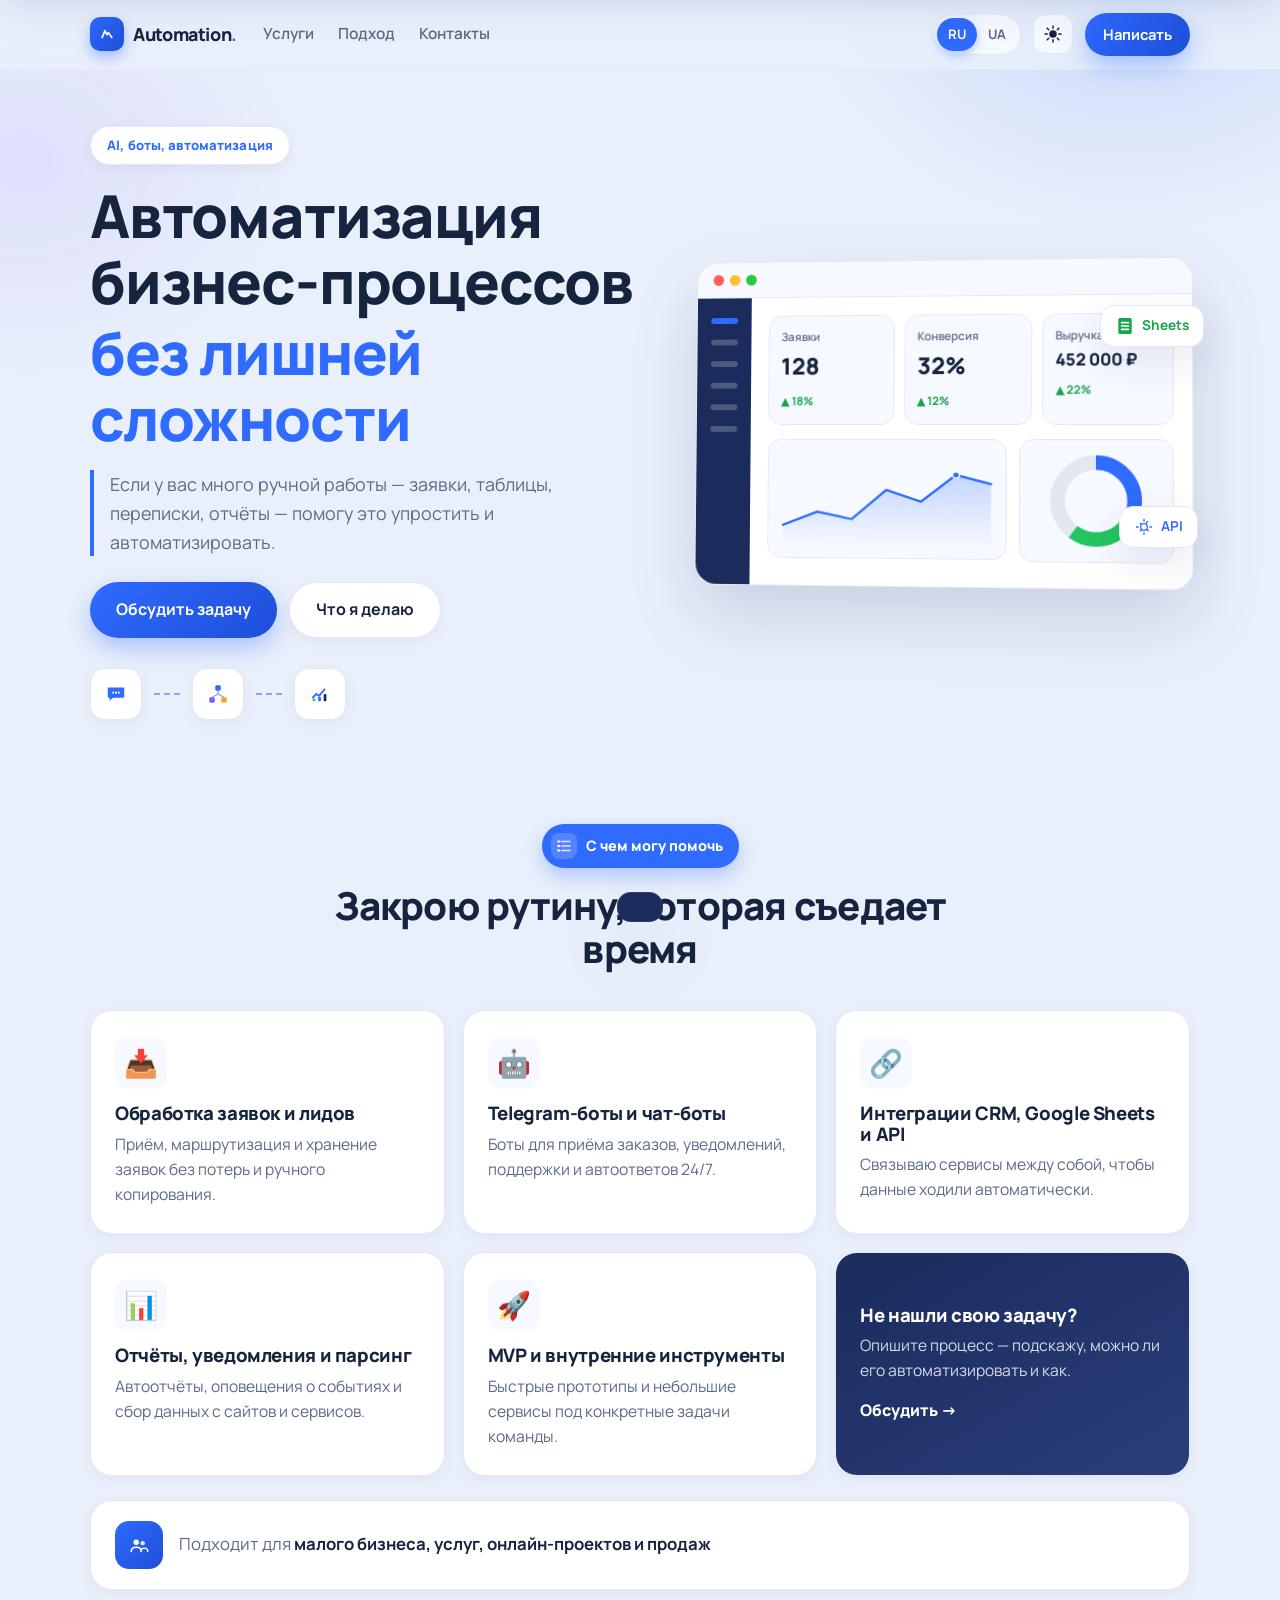
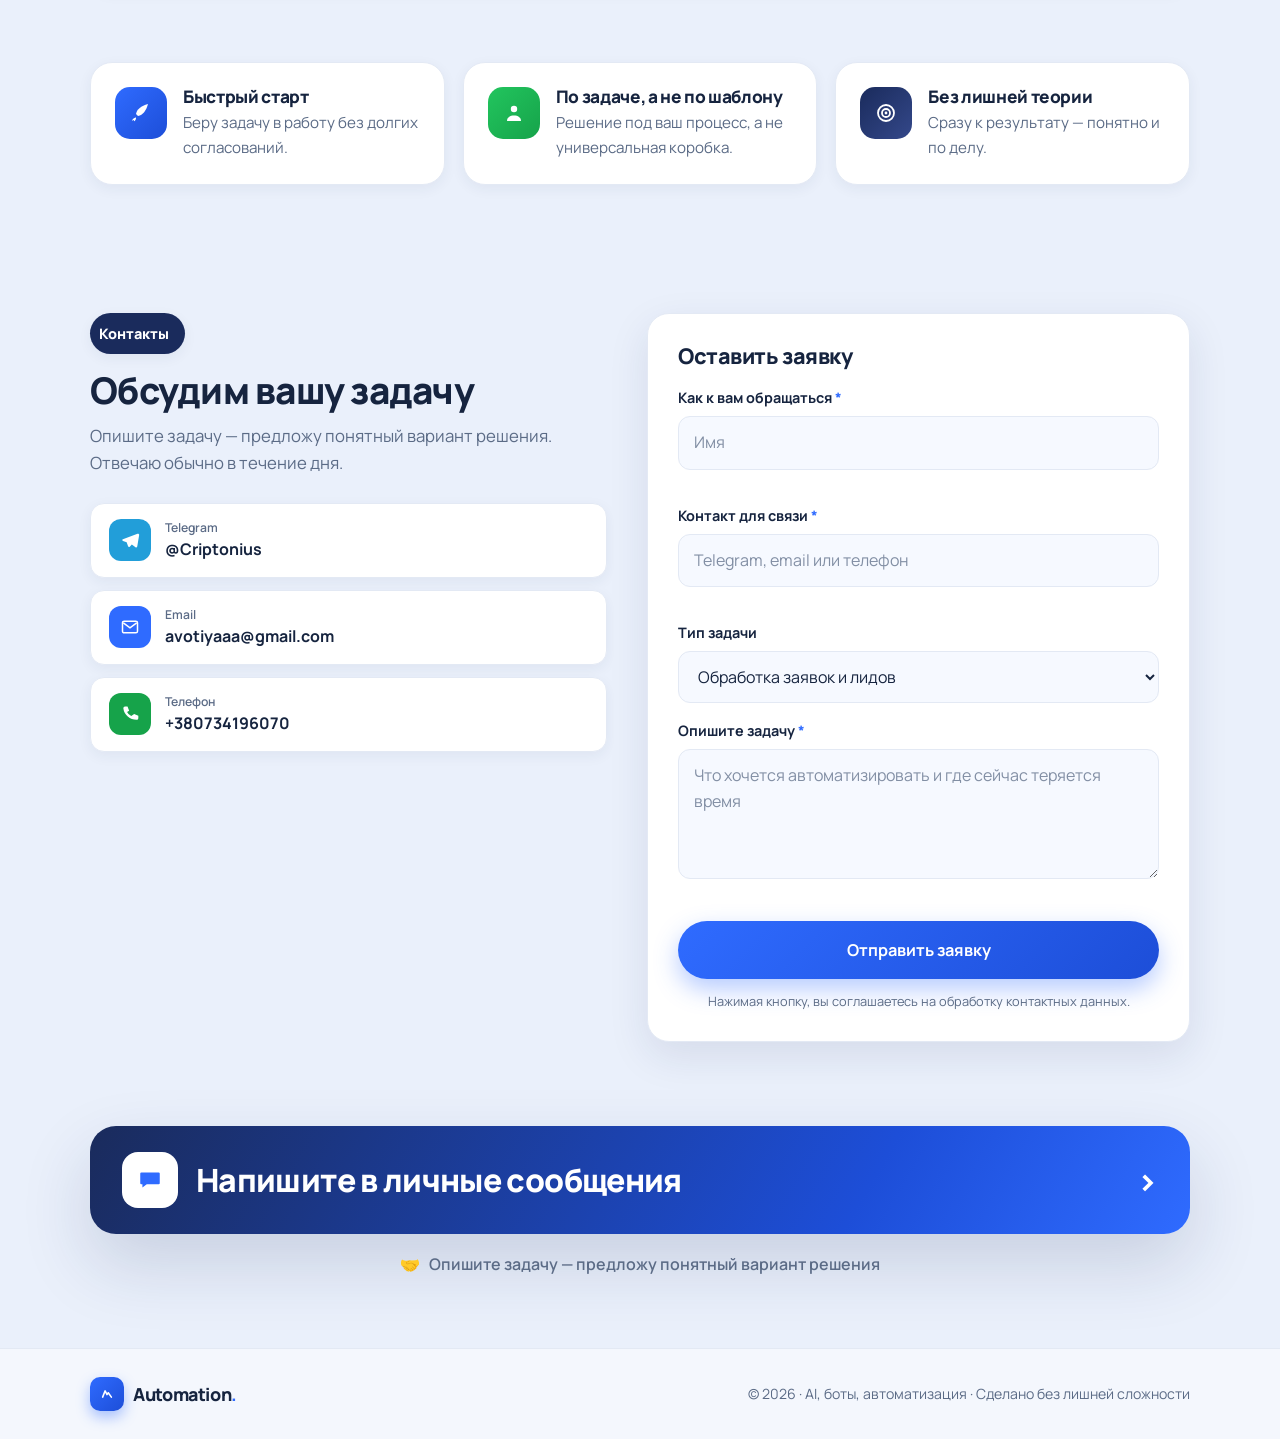
==== index.html @ a369ba74 "Initial commit: лендинг «Автоматизация бизнес-процессов» Co-Authored-By: Claude Opus 4.8 <noreply@an" ====
<!DOCTYPE html>
<html lang="ru" data-theme="light">
<head>
  <meta charset="UTF-8" />
  <meta name="viewport" content="width=device-width, initial-scale=1.0" />
  <title>Автоматизация бизнес-процессов — AI, боты, интеграции</title>
  <meta name="description" id="metaDesc" content="Помогаю автоматизировать рутину: обработка заявок, Telegram-боты, интеграции CRM, Google Sheets и API, отчёты и MVP." />

  <link rel="icon" href="data:image/svg+xml,%3Csvg xmlns='http://www.w3.org/2000/svg' viewBox='0 0 32 32'%3E%3Crect width='32' height='32' rx='8' fill='%232f6bff'/%3E%3Cpath d='M9 21l4-10 3 6 2-3 5 7' stroke='white' stroke-width='2.5' fill='none' stroke-linecap='round' stroke-linejoin='round'/%3E%3C/svg%3E" />

  <link rel="preconnect" href="https://fonts.googleapis.com" />
  <link rel="preconnect" href="https://fonts.gstatic.com" crossorigin />
  <link href="https://fonts.googleapis.com/css2?family=Manrope:wght@400;500;600;700;800&display=swap" rel="stylesheet" />
  <link rel="stylesheet" href="styles.css" />
</head>
<body>

  <!-- ХЕДЕР -->
  <header class="site-header" id="top">
    <div class="container header-inner">
      <a href="#top" class="logo" aria-label="На главную">
        <span class="logo-mark" aria-hidden="true">
          <svg viewBox="0 0 32 32" width="22" height="22"><path d="M9 21l4-10 3 6 2-3 5 7" stroke="currentColor" stroke-width="2.5" fill="none" stroke-linecap="round" stroke-linejoin="round"/></svg>
        </span>
        <span class="logo-text">Automation<span class="logo-dot">.</span></span>
      </a>

      <nav class="nav" aria-label="Навигация">
        <a href="#services" data-i18n="nav.services">Услуги</a>
        <a href="#features" data-i18n="nav.approach">Подход</a>
        <a href="#contact" data-i18n="nav.contacts">Контакты</a>
      </nav>

      <div class="header-controls">
        <div class="lang-switch" role="group" aria-label="Язык / Мова">
          <button type="button" class="lang-btn is-active" data-lang="ru">RU</button>
          <button type="button" class="lang-btn" data-lang="uk">UA</button>
        </div>

        <button type="button" class="theme-toggle" id="themeToggle" aria-label="Сменить тему">
          <svg class="ico-sun" viewBox="0 0 24 24" width="20" height="20"><circle cx="12" cy="12" r="4.5" fill="currentColor"/><g stroke="currentColor" stroke-width="1.8" stroke-linecap="round"><path d="M12 2.5v2.5M12 19v2.5M2.5 12H5M19 12h2.5M5 5l1.8 1.8M17.2 17.2L19 19M19 5l-1.8 1.8M6.8 17.2L5 19"/></g></svg>
          <svg class="ico-moon" viewBox="0 0 24 24" width="20" height="20"><path d="M20 14.5A8 8 0 0 1 9.5 4 7 7 0 1 0 20 14.5z" fill="currentColor"/></svg>
        </button>

        <a href="#contact" class="btn btn-primary btn-sm header-cta" data-i18n="header.cta">Написать</a>
      </div>

      <button class="burger" id="burger" aria-label="Меню" aria-expanded="false">
        <span></span><span></span><span></span>
      </button>
    </div>
    <div class="mobile-menu" id="mobileMenu">
      <a href="#services" data-i18n="nav.services">Услуги</a>
      <a href="#features" data-i18n="nav.approach">Подход</a>
      <a href="#contact" data-i18n="nav.contacts">Контакты</a>
      <a href="#contact" class="btn btn-primary" data-i18n="header.cta">Написать</a>
    </div>
  </header>

  <main>
    <!-- HERO -->
    <section class="hero">
      <div class="container hero-grid">
        <div class="hero-copy">
          <span class="badge reveal" data-i18n="badge">AI, боты, автоматизация</span>
          <h1 class="reveal">
            <span data-i18n="hero.title1">Автоматизация</span><br />
            <span data-i18n="hero.title2">бизнес-процессов</span>
            <span class="accent" data-i18n="hero.titleAccent">без лишней сложности</span>
          </h1>
          <p class="hero-lead reveal" data-i18n="hero.lead">
            Если у вас много ручной работы — заявки, таблицы, переписки, отчёты —
            помогу это упростить и автоматизировать.
          </p>
          <div class="hero-actions reveal">
            <a href="#contact" class="btn btn-primary" data-i18n="hero.ctaPrimary">Обсудить задачу</a>
            <a href="#services" class="btn btn-ghost" data-i18n="hero.ctaGhost">Что я делаю</a>
          </div>

          <div class="hero-flow reveal" aria-hidden="true">
            <span class="flow-icon flow-chat">
              <svg viewBox="0 0 24 24" width="22" height="22"><path d="M4 5h16a1 1 0 0 1 1 1v9a1 1 0 0 1-1 1H9l-4 3v-3H4a1 1 0 0 1-1-1V6a1 1 0 0 1 1-1z" fill="currentColor"/><circle cx="9" cy="10.5" r="1.1" fill="#fff"/><circle cx="12" cy="10.5" r="1.1" fill="#fff"/><circle cx="15" cy="10.5" r="1.1" fill="#fff"/></svg>
            </span>
            <span class="flow-dash"></span>
            <span class="flow-icon flow-nodes">
              <svg viewBox="0 0 24 24" width="22" height="22"><rect x="9" y="2.5" width="6" height="6" rx="1.5" fill="#2f6bff"/><rect x="2.5" y="15.5" width="6" height="6" rx="1.5" fill="#7c5cff"/><rect x="15.5" y="15.5" width="6" height="6" rx="1.5" fill="#f5a623"/><path d="M12 8.5v3.5M12 12l-6.5 3.5M12 12l6.5 3.5" stroke="#94a3b8" stroke-width="1.4" fill="none"/></svg>
            </span>
            <span class="flow-dash"></span>
            <span class="flow-icon flow-chart">
              <svg viewBox="0 0 24 24" width="22" height="22"><path d="M4 16l4-4 3 2 6-7" stroke="#2f6bff" stroke-width="2" fill="none" stroke-linecap="round" stroke-linejoin="round"/><rect x="4" y="17" width="3" height="3" rx="1" fill="#22c55e"/><rect x="10" y="15" width="3" height="5" rx="1" fill="#2f6bff"/><rect x="16" y="12" width="3" height="8" rx="1" fill="#1a2b5c"/></svg>
            </span>
          </div>
        </div>

        <!-- ДАШБОРД -->
        <div class="hero-visual reveal">
          <div class="dashboard">
            <div class="dash-top">
              <span class="dot dot-r"></span><span class="dot dot-y"></span><span class="dot dot-g"></span>
            </div>
            <div class="dash-body">
              <aside class="dash-side">
                <span></span><span></span><span></span><span></span><span></span><span></span>
              </aside>
              <div class="dash-main">
                <div class="stat-row">
                  <div class="stat">
                    <span class="stat-label" data-i18n="dash.requests">Заявки</span>
                    <strong class="stat-num"><span data-count="128">0</span></strong>
                    <span class="stat-up">▲ 18%</span>
                  </div>
                  <div class="stat">
                    <span class="stat-label" data-i18n="dash.conversion">Конверсия</span>
                    <strong class="stat-num"><span data-count="32" data-suffix="%">0</span></strong>
                    <span class="stat-up">▲ 12%</span>
                  </div>
                  <div class="stat">
                    <span class="stat-label" data-i18n="dash.revenue">Выручка</span>
                    <strong class="stat-num small"><span data-count="452000" data-format="thousands">0</span><span class="cur" data-i18n="dash.currency"> ₽</span></strong>
                    <span class="stat-up">▲ 22%</span>
                  </div>
                </div>
                <div class="chart-row">
                  <div class="chart-line">
                    <svg viewBox="0 0 220 110" preserveAspectRatio="none" width="100%" height="100%">
                      <defs>
                        <linearGradient id="area" x1="0" y1="0" x2="0" y2="1">
                          <stop offset="0%" stop-color="#2f6bff" stop-opacity="0.25"/>
                          <stop offset="100%" stop-color="#2f6bff" stop-opacity="0"/>
                        </linearGradient>
                      </defs>
                      <path d="M5 85 L40 70 L75 78 L110 45 L145 58 L180 28 L215 38 L215 110 L5 110 Z" fill="url(#area)"/>
                      <path class="spark" d="M5 85 L40 70 L75 78 L110 45 L145 58 L180 28 L215 38" fill="none" stroke="#2f6bff" stroke-width="2.5" stroke-linecap="round" stroke-linejoin="round"/>
                      <circle cx="180" cy="28" r="3.5" fill="#2f6bff" stroke="#fff" stroke-width="1.5"/>
                    </svg>
                  </div>
                  <div class="chart-donut">
                    <svg viewBox="0 0 42 42">
                      <circle cx="21" cy="21" r="15.9" fill="none" stroke="var(--donut-track)" stroke-width="6"/>
                      <circle class="donut-seg seg-b" cx="21" cy="21" r="15.9" fill="none" stroke="#2f6bff" stroke-width="6" stroke-dasharray="55 100" stroke-dashoffset="25"/>
                      <circle class="donut-seg seg-g" cx="21" cy="21" r="15.9" fill="none" stroke="#22c55e" stroke-width="6" stroke-dasharray="30 100" stroke-dashoffset="-30"/>
                    </svg>
                  </div>
                </div>
              </div>
            </div>
          </div>

          <span class="float-chip chip-sheets" aria-hidden="true">
            <svg viewBox="0 0 24 24" width="20" height="20"><rect x="4" y="2.5" width="16" height="19" rx="2" fill="#16a34a"/><rect x="7" y="7" width="10" height="2" rx="0.5" fill="#fff"/><rect x="7" y="11" width="10" height="2" rx="0.5" fill="#fff"/><rect x="7" y="15" width="10" height="2" rx="0.5" fill="#fff"/></svg>
            Sheets
          </span>
          <span class="float-chip chip-api" aria-hidden="true">
            <svg viewBox="0 0 24 24" width="20" height="20"><path d="M12 8a4 4 0 1 0 0 8 4 4 0 0 0 0-8zm0-5v2m0 14v2m9-9h-2M5 12H3m13.5-6.5l-1.4 1.4M8.9 15.1l-1.4 1.4m9.6 0l-1.4-1.4M8.9 8.9L7.5 7.5" stroke="#2f6bff" stroke-width="1.6" fill="none" stroke-linecap="round"/></svg>
            API
          </span>
        </div>
      </div>
    </section>

    <!-- УСЛУГИ -->
    <section class="section" id="services">
      <div class="container">
        <div class="section-head">
          <span class="eyebrow"><span class="ico-list" aria-hidden="true">
            <svg viewBox="0 0 24 24" width="18" height="18"><path d="M4 6h2M4 12h2M4 18h2" stroke="#fff" stroke-width="2.4" stroke-linecap="round"/><path d="M9 6h11M9 12h11M9 18h11" stroke="#fff" stroke-width="2" stroke-linecap="round" opacity="0.8"/></svg>
          </span><span data-i18n="services.eyebrow">С чем могу помочь</span></span>
          <h2 data-i18n="services.title">Закрою рутину, которая съедает время</h2>
        </div>

        <div class="services-grid">
          <article class="service-card reveal">
            <span class="srv-icon">📥</span>
            <h3 data-i18n="srv1.title">Обработка заявок и лидов</h3>
            <p data-i18n="srv1.text">Приём, маршрутизация и хранение заявок без потерь и ручного копирования.</p>
          </article>
          <article class="service-card reveal">
            <span class="srv-icon">🤖</span>
            <h3 data-i18n="srv2.title">Telegram-боты и чат-боты</h3>
            <p data-i18n="srv2.text">Боты для приёма заказов, уведомлений, поддержки и автоответов 24/7.</p>
          </article>
          <article class="service-card reveal">
            <span class="srv-icon">🔗</span>
            <h3 data-i18n="srv3.title">Интеграции CRM, Google Sheets и API</h3>
            <p data-i18n="srv3.text">Связываю сервисы между собой, чтобы данные ходили автоматически.</p>
          </article>
          <article class="service-card reveal">
            <span class="srv-icon">📊</span>
            <h3 data-i18n="srv4.title">Отчёты, уведомления и парсинг</h3>
            <p data-i18n="srv4.text">Автоотчёты, оповещения о событиях и сбор данных с сайтов и сервисов.</p>
          </article>
          <article class="service-card reveal">
            <span class="srv-icon">🚀</span>
            <h3 data-i18n="srv5.title">MVP и внутренние инструменты</h3>
            <p data-i18n="srv5.text">Быстрые прототипы и небольшие сервисы под конкретные задачи команды.</p>
          </article>
          <article class="service-card service-card--accent reveal">
            <h3 data-i18n="srv6.title">Не нашли свою задачу?</h3>
            <p data-i18n="srv6.text">Опишите процесс — подскажу, можно ли его автоматизировать и как.</p>
            <a href="#contact" class="srv-link" data-i18n="srv6.link">Обсудить →</a>
          </article>
        </div>

        <div class="suitable reveal">
          <span class="suitable-icon" aria-hidden="true">
            <svg viewBox="0 0 24 24" width="22" height="22"><circle cx="9" cy="9" r="3" fill="#fff"/><circle cx="16" cy="10" r="2.4" fill="#fff" opacity="0.85"/><path d="M3.5 19c0-3 2.5-4.5 5.5-4.5S14.5 16 14.5 19M14 19c0-2.2 1.6-3.6 4-3.6s3.5 1.4 3.5 3.6" stroke="#fff" stroke-width="1.6" fill="none" stroke-linecap="round"/></svg>
          </span>
          <p><span data-i18n="suitable.prefix">Подходит для</span> <strong data-i18n="suitable.strong">малого бизнеса, услуг, онлайн-проектов и продаж</strong></p>
        </div>
      </div>
    </section>

    <!-- ПОДХОД -->
    <section class="section section-tight" id="features">
      <div class="container">
        <div class="features-grid">
          <div class="feature reveal">
            <span class="feat-icon feat-blue" aria-hidden="true">
              <svg viewBox="0 0 24 24" width="24" height="24"><path d="M5 19c-1 0-2 1-2 1s0-1 1-2c1.2-1.2 3-1.5 3-1.5s.3 1.8-.9 3-1.1.5-1.1-.5z" fill="currentColor"/><path d="M9 15c5-1 8-5 10-12-7 2-11 5-12 10l2 2z" fill="currentColor"/><circle cx="14" cy="8" r="1.6" fill="#fff"/></svg>
            </span>
            <div><h3 data-i18n="feat1.title">Быстрый старт</h3><p data-i18n="feat1.text">Беру задачу в работу без долгих согласований.</p></div>
          </div>
          <div class="feature reveal">
            <span class="feat-icon feat-green" aria-hidden="true">
              <svg viewBox="0 0 24 24" width="24" height="24"><circle cx="12" cy="8" r="3.2" fill="#fff"/><path d="M5 20c0-3.6 3-5.5 7-5.5s7 1.9 7 5.5" fill="#fff"/></svg>
            </span>
            <div><h3 data-i18n="feat2.title">По задаче, а не по шаблону</h3><p data-i18n="feat2.text">Решение под ваш процесс, а не универсальная коробка.</p></div>
          </div>
          <div class="feature reveal">
            <span class="feat-icon feat-navy" aria-hidden="true">
              <svg viewBox="0 0 24 24" width="24" height="24"><circle cx="12" cy="12" r="8" fill="none" stroke="#fff" stroke-width="1.8"/><circle cx="12" cy="12" r="4" fill="none" stroke="#fff" stroke-width="1.8"/><circle cx="12" cy="12" r="1.4" fill="#fff"/></svg>
            </span>
            <div><h3 data-i18n="feat3.title">Без лишней теории</h3><p data-i18n="feat3.text">Сразу к результату — понятно и по делу.</p></div>
          </div>
        </div>
      </div>
    </section>

    <!-- КОНТАКТЫ + ФОРМА -->
    <section class="section" id="contact">
      <div class="container contact-grid">
        <div class="contact-info reveal">
          <span class="eyebrow eyebrow-dark" data-i18n="contact.eyebrow">Контакты</span>
          <h2 data-i18n="contact.title">Обсудим вашу задачу</h2>
          <p class="contact-lead" data-i18n="contact.lead">Опишите задачу — предложу понятный вариант решения. Отвечаю обычно в течение дня.</p>

          <ul class="contact-list">
            <li>
              <a class="contact-item" id="contactTelegram" href="#" target="_blank" rel="noopener">
                <span class="ci-icon ci-tg" aria-hidden="true">
                  <svg viewBox="0 0 24 24" width="20" height="20"><path d="M21 4.5L3.5 11.2c-1 .4-1 1.7.1 2l4.4 1.4 1.7 5c.3.9 1.4 1.1 2 .4l2.5-2.6 4.4 3.2c.8.6 1.9.1 2.1-.8L23 6c.2-1.1-.9-2-2-1.5z" fill="currentColor"/></svg>
                </span>
                <span><span class="ci-label" data-i18n="ci.telegram">Telegram</span><span class="ci-value">@username</span></span>
              </a>
            </li>
            <li>
              <a class="contact-item" id="contactEmail" href="#">
                <span class="ci-icon ci-mail" aria-hidden="true">
                  <svg viewBox="0 0 24 24" width="20" height="20"><rect x="3" y="5" width="18" height="14" rx="2" fill="none" stroke="currentColor" stroke-width="1.8"/><path d="M4 7l8 6 8-6" fill="none" stroke="currentColor" stroke-width="1.8"/></svg>
                </span>
                <span><span class="ci-label" data-i18n="ci.email">Email</span><span class="ci-value">you@example.com</span></span>
              </a>
            </li>
            <li>
              <a class="contact-item" id="contactPhone" href="#">
                <span class="ci-icon ci-phone" aria-hidden="true">
                  <svg viewBox="0 0 24 24" width="20" height="20"><path d="M6 3h3l2 5-2.5 1.5a11 11 0 0 0 5 5L17 12l5 2v3a2 2 0 0 1-2 2A16 16 0 0 1 4 5a2 2 0 0 1 2-2z" fill="currentColor"/></svg>
                </span>
                <span><span class="ci-label" data-i18n="ci.phone">Телефон</span><span class="ci-value">+7 (000) 000-00-00</span></span>
              </a>
            </li>
          </ul>
        </div>

        <div class="form-card reveal">
          <h3 data-i18n="form.title">Оставить заявку</h3>
          <form id="orderForm" novalidate>
            <div class="field">
              <label for="name"><span data-i18n="form.nameLabel">Как к вам обращаться</span> <span class="req">*</span></label>
              <input type="text" id="name" name="name" autocomplete="name" placeholder="Имя" data-i18n-placeholder="form.namePh" required />
              <small class="error" data-for="name"></small>
            </div>

            <div class="field">
              <label for="contact"><span data-i18n="form.contactLabel">Контакт для связи</span> <span class="req">*</span></label>
              <input type="text" id="contact" name="contact" placeholder="Telegram, email или телефон" data-i18n-placeholder="form.contactPh" required />
              <small class="error" data-for="contact"></small>
            </div>

            <div class="field">
              <label for="topic" data-i18n="form.topicLabel">Тип задачи</label>
              <select id="topic" name="topic">
                <option data-i18n="topic.1">Обработка заявок и лидов</option>
                <option data-i18n="topic.2">Telegram-бот / чат-бот</option>
                <option data-i18n="topic.3">Интеграции CRM / Sheets / API</option>
                <option data-i18n="topic.4">Отчёты, уведомления, парсинг</option>
                <option data-i18n="topic.5">MVP / внутренний инструмент</option>
                <option data-i18n="topic.6">Другое</option>
              </select>
            </div>

            <div class="field">
              <label for="message"><span data-i18n="form.msgLabel">Опишите задачу</span> <span class="req">*</span></label>
              <textarea id="message" name="message" rows="4" placeholder="Что хочется автоматизировать и где сейчас теряется время" data-i18n-placeholder="form.msgPh" required></textarea>
              <small class="error" data-for="message"></small>
            </div>

            <button type="submit" class="btn btn-primary btn-block" id="submitBtn" data-i18n="form.submit">Отправить заявку</button>
            <p class="form-note" data-i18n="form.note">Нажимая кнопку, вы соглашаетесь на обработку контактных данных.</p>
          </form>
        </div>
      </div>
    </section>

    <!-- CTA -->
    <section class="cta-strip-wrap">
      <div class="container">
        <a href="#contact" class="cta-strip reveal">
          <span class="cta-bubble" aria-hidden="true">
            <svg viewBox="0 0 24 24" width="26" height="26"><path d="M4 5h16a1 1 0 0 1 1 1v9a1 1 0 0 1-1 1H9l-4 3v-3H4a1 1 0 0 1-1-1V6a1 1 0 0 1 1-1z" fill="#2f6bff"/></svg>
          </span>
          <span class="cta-text" data-i18n="cta.text">Напишите в личные сообщения</span>
          <span class="cta-arrow" aria-hidden="true">›</span>
        </a>
        <p class="cta-sub reveal">
          <span class="handshake" aria-hidden="true">🤝</span>
          <span data-i18n="cta.sub">Опишите задачу — предложу понятный вариант решения</span>
        </p>
      </div>
    </section>
  </main>

  <footer class="site-footer">
    <div class="container footer-inner">
      <span class="logo">
        <span class="logo-mark" aria-hidden="true">
          <svg viewBox="0 0 32 32" width="20" height="20"><path d="M9 21l4-10 3 6 2-3 5 7" stroke="currentColor" stroke-width="2.5" fill="none" stroke-linecap="round" stroke-linejoin="round"/></svg>
        </span>
        <span class="logo-text">Automation<span class="logo-dot">.</span></span>
      </span>
      <p class="footer-copy">© <span id="year"></span> · <span data-i18n="footer.copy">AI, боты, автоматизация · Сделано без лишней сложности</span></p>
    </div>
  </footer>

  <div class="toast" id="toast" role="status" aria-live="polite"></div>

  <script src="script.js"></script>
</body>
</html>
---- styles.css ----
/* ===== Темы ===== */
:root {
  --blue: #2f6bff;
  --blue-dark: #1d4ed8;
  --navy: #1a2b5c;
  --green: #16a34a;

  --bg: #eaf0fb;
  --bg-soft: #f4f7fd;
  --card: #ffffff;
  --card-2: #f6f9ff;
  --text: #16243f;
  --muted: #5b6b86;
  --border: #e3e9f4;
  --donut-track: #e2e8f0;

  --shadow-sm: 0 4px 14px rgba(26, 43, 92, .06);
  --shadow-md: 0 14px 40px rgba(26, 43, 92, .10);
  --shadow-lg: 0 30px 70px rgba(26, 43, 92, .16);

  --radius: 22px;
  --radius-sm: 14px;
  --container: 1140px;
  --header-h: 70px;
}

[data-theme="dark"] {
  --blue: #5b8bff;
  --blue-dark: #3d6ff0;
  --navy: #0d1730;
  --green: #34d27b;

  --bg: #0a1120;
  --bg-soft: #0e1830;
  --card: #131f38;
  --card-2: #17243f;
  --text: #e8eefb;
  --muted: #95a6c4;
  --border: #243450;
  --donut-track: #243450;

  --shadow-sm: 0 4px 14px rgba(0, 0, 0, .35);
  --shadow-md: 0 14px 40px rgba(0, 0, 0, .45);
  --shadow-lg: 0 30px 70px rgba(0, 0, 0, .55);
}

/* ===== База ===== */
* { box-sizing: border-box; margin: 0; padding: 0; }

html { scroll-behavior: smooth; scroll-padding-top: calc(var(--header-h) + 14px); }

body {
  font-family: "Manrope", system-ui, sans-serif;
  background: var(--bg);
  color: var(--text);
  line-height: 1.6;
  -webkit-font-smoothing: antialiased;
  overflow-x: hidden;
  transition: background .35s ease, color .35s ease;
}

/* фоновая атмосфера */
body::before {
  content: "";
  position: fixed; inset: 0;
  background:
    radial-gradient(560px 460px at 88% -4%, rgba(47,107,255,.18), transparent 60%),
    radial-gradient(520px 420px at 2% 18%, rgba(124,92,255,.10), transparent 55%);
  pointer-events: none; z-index: 0;
  transition: opacity .35s ease;
}
[data-theme="dark"] body::before { opacity: .6; }

.container { width: 100%; max-width: var(--container); margin: 0 auto; padding: 0 20px; position: relative; z-index: 1; }

h1, h2, h3 { line-height: 1.12; letter-spacing: -.02em; color: var(--text); }
a { color: inherit; text-decoration: none; }
img, svg { display: block; max-width: 100%; }

/* ===== Кнопки ===== */
.btn {
  display: inline-flex; align-items: center; justify-content: center; gap: 8px;
  font: inherit; font-weight: 700; cursor: pointer; border: none;
  padding: 14px 26px; border-radius: 999px;
  transition: transform .18s ease, box-shadow .25s ease, background .2s ease, color .2s ease;
}
.btn-sm { padding: 10px 18px; font-size: .92rem; }
.btn-block { width: 100%; padding: 16px; font-size: 1.02rem; }
.btn-primary {
  background: linear-gradient(135deg, var(--blue), var(--blue-dark));
  color: #fff; box-shadow: 0 10px 24px rgba(47,107,255,.35);
}
.btn-primary:hover { transform: translateY(-2px); box-shadow: 0 16px 30px rgba(47,107,255,.45); }
.btn-ghost { background: var(--card); color: var(--text); box-shadow: var(--shadow-sm); border: 1px solid var(--border); }
.btn-ghost:hover { transform: translateY(-2px); box-shadow: var(--shadow-md); }

/* ===== Хедер ===== */
.site-header {
  position: sticky; top: 0; z-index: 50; height: var(--header-h);
  display: flex; align-items: center;
  background: color-mix(in srgb, var(--bg) 80%, transparent);
  backdrop-filter: saturate(160%) blur(14px);
  border-bottom: 1px solid var(--border);
  transition: background .35s ease, border-color .35s ease;
}
.header-inner { display: flex; align-items: center; gap: 18px; }
.logo { display: inline-flex; align-items: center; gap: 9px; font-weight: 800; font-size: 1.12rem; letter-spacing: -.02em; }
.logo-mark {
  width: 34px; height: 34px; border-radius: 10px; color: #fff;
  display: grid; place-items: center;
  background: linear-gradient(135deg, var(--blue), var(--blue-dark));
  box-shadow: 0 6px 14px rgba(47,107,255,.4);
}
.logo-dot { color: var(--blue); }
.nav { display: flex; gap: 24px; margin-left: 8px; }
.nav a { color: var(--muted); font-weight: 600; font-size: .96rem; transition: color .2s; }
.nav a:hover { color: var(--blue); }

.header-controls { display: flex; align-items: center; gap: 12px; margin-left: auto; }

.lang-switch {
  display: inline-flex; background: var(--card-2); border: 1px solid var(--border);
  border-radius: 999px; padding: 3px;
}
.lang-btn {
  border: none; background: transparent; cursor: pointer; font: inherit; font-weight: 700;
  color: var(--muted); font-size: .82rem; padding: 6px 11px; border-radius: 999px;
  transition: all .2s ease;
}
.lang-btn.is-active { background: var(--blue); color: #fff; box-shadow: 0 4px 10px rgba(47,107,255,.35); }

.theme-toggle {
  width: 40px; height: 40px; border-radius: 12px; cursor: pointer;
  border: 1px solid var(--border); background: var(--card-2); color: var(--text);
  display: grid; place-items: center; transition: all .25s ease;
}
.theme-toggle:hover { transform: translateY(-1px); box-shadow: var(--shadow-sm); color: var(--blue); }
.theme-toggle .ico-moon { display: none; }
[data-theme="dark"] .theme-toggle .ico-sun { display: none; }
[data-theme="dark"] .theme-toggle .ico-moon { display: block; }

.burger { display: none; flex-direction: column; gap: 5px; width: 42px; height: 42px; border: 1px solid var(--border); background: var(--card-2); border-radius: 12px; cursor: pointer; padding: 11px; }
.burger span { height: 2px; background: var(--text); border-radius: 2px; transition: .3s; }
.burger.open span:nth-child(1) { transform: translateY(7px) rotate(45deg); }
.burger.open span:nth-child(2) { opacity: 0; }
.burger.open span:nth-child(3) { transform: translateY(-7px) rotate(-45deg); }

.mobile-menu {
  position: fixed; top: var(--header-h); left: 0; right: 0; z-index: 49;
  background: var(--card); border-bottom: 1px solid var(--border);
  display: flex; flex-direction: column; gap: 6px; padding: 16px 20px;
  transform: translateY(-130%); transition: transform .35s ease; box-shadow: var(--shadow-md);
}
.mobile-menu.open { transform: translateY(0); }
.mobile-menu a { padding: 12px 8px; font-weight: 700; color: var(--text); border-radius: 10px; }
.mobile-menu a.btn { color: #fff; margin-top: 6px; justify-content: center; }

/* ===== HERO ===== */
.hero { padding: 56px 0 40px; }
.hero-grid { display: grid; grid-template-columns: 1.05fr .95fr; gap: 48px; align-items: center; }
.badge {
  display: inline-block; background: var(--card); color: var(--blue);
  font-weight: 800; font-size: .82rem; letter-spacing: .01em;
  padding: 8px 16px; border-radius: 999px; box-shadow: var(--shadow-sm); border: 1px solid var(--border);
}
.hero h1 { font-size: clamp(2.3rem, 5.4vw, 3.7rem); font-weight: 800; margin: 18px 0 0; }
.hero h1 .accent { display: block; color: var(--blue); margin-top: 4px; }
.hero-lead { color: var(--muted); font-size: 1.12rem; max-width: 30em; margin-top: 18px; border-left: 4px solid var(--blue); padding-left: 16px; }
.hero-actions { display: flex; flex-wrap: wrap; gap: 12px; margin-top: 26px; }

.hero-flow { display: flex; align-items: center; gap: 12px; margin-top: 30px; }
.flow-icon { width: 52px; height: 52px; border-radius: 15px; background: var(--card); box-shadow: var(--shadow-sm); border: 1px solid var(--border); display: grid; place-items: center; }
.flow-chat { color: var(--blue); }
.flow-dash { flex: 0 0 26px; height: 0; border-top: 2px dashed color-mix(in srgb, var(--blue) 55%, transparent); }

/* Дашборд */
.hero-visual { position: relative; }
.dashboard {
  background: var(--card); border-radius: var(--radius); box-shadow: var(--shadow-lg);
  overflow: hidden; border: 1px solid var(--border); transform: perspective(1400px) rotateY(-6deg) rotateX(2deg);
  transition: transform .5s ease;
}
.hero-visual:hover .dashboard { transform: perspective(1400px) rotateY(-2deg) rotateX(1deg); }
.dash-top { display: flex; gap: 6px; padding: 12px 16px; background: var(--card-2); border-bottom: 1px solid var(--border); }
.dot { width: 11px; height: 11px; border-radius: 50%; }
.dot-r { background: #ff5f57; } .dot-y { background: #febc2e; } .dot-g { background: #28c840; }
.dash-body { display: grid; grid-template-columns: 56px 1fr; min-height: 290px; }
.dash-side { background: var(--navy); padding: 20px 14px; display: flex; flex-direction: column; gap: 16px; }
.dash-side span { height: 6px; border-radius: 4px; background: rgba(255,255,255,.22); }
.dash-side span:first-child { background: var(--blue); }
.dash-main { padding: 18px; }
.stat-row { display: grid; grid-template-columns: repeat(3,1fr); gap: 10px; }
.stat { background: var(--card-2); border: 1px solid var(--border); border-radius: var(--radius-sm); padding: 12px; }
.stat-label { display: block; font-size: .72rem; color: var(--muted); font-weight: 600; }
.stat-num { display: block; font-size: 1.45rem; font-weight: 800; margin: 2px 0; color: var(--text); }
.stat-num.small { font-size: 1.05rem; }
.stat-up { font-size: .72rem; color: var(--green); font-weight: 700; }
.chart-row { display: grid; grid-template-columns: 1.6fr 1fr; gap: 12px; margin-top: 14px; }
.chart-line, .chart-donut { background: var(--card-2); border: 1px solid var(--border); border-radius: var(--radius-sm); padding: 10px; }
.chart-line { height: 120px; }
.chart-donut { display: grid; place-items: center; }
.chart-donut svg { width: 100px; height: 100px; transform: rotate(-90deg); }
.spark { stroke-dasharray: 600; stroke-dashoffset: 600; animation: draw 1.6s ease forwards .3s; }
@keyframes draw { to { stroke-dashoffset: 0; } }

.float-chip {
  position: absolute; display: inline-flex; align-items: center; gap: 7px;
  background: var(--card); border: 1px solid var(--border); box-shadow: var(--shadow-md);
  padding: 9px 14px; border-radius: 14px; font-weight: 700; font-size: .85rem;
  animation: floaty 4s ease-in-out infinite;
}
.chip-sheets { top: 14%; right: -14px; color: var(--green); }
.chip-api { bottom: 12%; right: -8px; color: var(--blue); animation-delay: 1.2s; }
@keyframes floaty { 0%,100% { transform: translateY(0); } 50% { transform: translateY(-9px); } }

/* ===== Секции ===== */
.section { padding: 64px 0; }
.section-tight { padding-top: 8px; }
.section-head { text-align: center; max-width: 640px; margin: 0 auto 40px; }
.eyebrow {
  display: inline-flex; align-items: center; gap: 9px; background: var(--blue); color: #fff;
  font-weight: 800; font-size: .9rem; padding: 9px 16px 9px 9px; border-radius: 999px;
  box-shadow: 0 8px 20px rgba(47,107,255,.32);
}
.eyebrow .ico-list { width: 26px; height: 26px; border-radius: 8px; background: rgba(255,255,255,.18); display: grid; place-items: center; }
.eyebrow-dark { background: var(--navy); box-shadow: var(--shadow-sm); }
.section-head h2 { font-size: clamp(1.7rem, 3.6vw, 2.4rem); font-weight: 800; margin-top: 16px; }

/* услуги */
.services-grid { display: grid; grid-template-columns: repeat(3,1fr); gap: 18px; }
.service-card {
  background: var(--card); border: 1px solid var(--border); border-radius: var(--radius);
  padding: 26px 24px; box-shadow: var(--shadow-sm);
  transition: transform .25s ease, box-shadow .25s ease, border-color .25s;
}
.service-card:hover { transform: translateY(-6px); box-shadow: var(--shadow-md); border-color: color-mix(in srgb, var(--blue) 40%, var(--border)); }
.srv-icon { font-size: 1.7rem; display: inline-grid; place-items: center; width: 52px; height: 52px; border-radius: 14px; background: var(--card-2); margin-bottom: 14px; }
.service-card h3 { font-size: 1.16rem; font-weight: 800; }
.service-card p { color: var(--muted); margin-top: 8px; font-size: .98rem; }
.service-card--accent {
  background: linear-gradient(150deg, var(--navy), #2a3f7a);
  color: #fff; display: flex; flex-direction: column; justify-content: center;
}
.service-card--accent h3 { color: #fff; } .service-card--accent p { color: rgba(255,255,255,.82); }
.srv-link { color: #fff; font-weight: 800; margin-top: 14px; display: inline-block; }
.srv-link:hover { transform: translateX(4px); }

.suitable {
  display: flex; align-items: center; gap: 16px; margin-top: 24px;
  background: var(--card); border: 1px solid var(--border); border-radius: var(--radius);
  padding: 20px 24px; box-shadow: var(--shadow-sm);
}
.suitable-icon { flex: 0 0 48px; width: 48px; height: 48px; border-radius: 14px; background: linear-gradient(135deg, var(--blue), var(--blue-dark)); display: grid; place-items: center; }
.suitable p { font-size: 1.05rem; color: var(--muted); }
.suitable strong { color: var(--text); }

/* подход */
.features-grid { display: grid; grid-template-columns: repeat(3,1fr); gap: 18px; }
.feature {
  display: flex; gap: 16px; align-items: flex-start;
  background: var(--card); border: 1px solid var(--border); border-radius: var(--radius);
  padding: 24px; box-shadow: var(--shadow-sm); transition: transform .25s, box-shadow .25s;
}
.feature:hover { transform: translateY(-5px); box-shadow: var(--shadow-md); }
.feat-icon { flex: 0 0 52px; width: 52px; height: 52px; border-radius: 15px; display: grid; place-items: center; color: #fff; }
.feat-blue { background: linear-gradient(135deg, var(--blue), var(--blue-dark)); }
.feat-green { background: linear-gradient(135deg, #22c55e, var(--green)); }
.feat-navy { background: linear-gradient(135deg, var(--navy), #34488a); }
.feature h3 { font-size: 1.08rem; font-weight: 800; }
.feature p { color: var(--muted); font-size: .95rem; margin-top: 5px; }

/* ===== Контакты + форма ===== */
.contact-grid { display: grid; grid-template-columns: 1fr 1.05fr; gap: 40px; align-items: start; }
.contact-info .eyebrow { color: #fff; }
.contact-info h2 { font-size: clamp(1.7rem, 3.6vw, 2.3rem); font-weight: 800; margin: 16px 0 12px; }
.contact-lead { color: var(--muted); font-size: 1.05rem; max-width: 34em; }
.contact-list { list-style: none; margin-top: 26px; display: flex; flex-direction: column; gap: 12px; }
.contact-item {
  display: flex; align-items: center; gap: 14px;
  background: var(--card); border: 1px solid var(--border); border-radius: var(--radius-sm);
  padding: 14px 18px; box-shadow: var(--shadow-sm); transition: transform .2s, box-shadow .2s;
}
.contact-item:hover { transform: translateX(5px); box-shadow: var(--shadow-md); }
.ci-icon { flex: 0 0 42px; width: 42px; height: 42px; border-radius: 12px; display: grid; place-items: center; color: #fff; }
.ci-tg { background: #229ed9; } .ci-mail { background: var(--blue); } .ci-phone { background: var(--green); }
.ci-label { display: block; font-size: .76rem; color: var(--muted); font-weight: 600; }
.ci-value { display: block; font-weight: 700; }

.form-card {
  background: var(--card); border: 1px solid var(--border); border-radius: var(--radius);
  padding: 30px; box-shadow: var(--shadow-md);
}
.form-card h3 { font-size: 1.35rem; font-weight: 800; margin-bottom: 18px; }
.field { margin-bottom: 16px; }
.field label { display: block; font-weight: 700; font-size: .9rem; margin-bottom: 7px; }
.req { color: var(--blue); }
.field input, .field select, .field textarea {
  width: 100%; font: inherit; color: var(--text);
  background: var(--card-2); border: 1.5px solid var(--border); border-radius: 12px;
  padding: 13px 15px; transition: border-color .2s, box-shadow .2s;
}
.field textarea { resize: vertical; min-height: 96px; }
.field input::placeholder, .field textarea::placeholder { color: color-mix(in srgb, var(--muted) 75%, transparent); }
.field input:focus, .field select:focus, .field textarea:focus {
  outline: none; border-color: var(--blue); box-shadow: 0 0 0 4px rgba(47,107,255,.16);
}
.field.invalid input, .field.invalid textarea { border-color: #ef4444; box-shadow: 0 0 0 4px rgba(239,68,68,.12); }
.error { display: block; color: #ef4444; font-size: .8rem; margin-top: 5px; min-height: 1em; font-weight: 600; }
.form-note { font-size: .8rem; color: var(--muted); margin-top: 12px; text-align: center; }

/* ===== CTA ===== */
.cta-strip-wrap { padding: 20px 0 70px; }
.cta-strip {
  display: flex; align-items: center; gap: 18px;
  background: linear-gradient(120deg, var(--navy), var(--blue-dark) 70%, var(--blue));
  border-radius: 26px; padding: 26px 32px; box-shadow: var(--shadow-lg);
  transition: transform .25s ease;
}
.cta-strip:hover { transform: translateY(-3px); }
.cta-strip:hover .cta-arrow { transform: translateX(6px); }
.cta-bubble { flex: 0 0 56px; width: 56px; height: 56px; border-radius: 16px; background: #fff; display: grid; place-items: center; }
.cta-text { color: #fff; font-size: clamp(1.3rem, 3.4vw, 2rem); font-weight: 800; flex: 1; letter-spacing: -.02em; }
.cta-arrow { color: #fff; font-size: 2.2rem; font-weight: 700; line-height: 1; transition: transform .25s ease; }
.cta-sub { text-align: center; color: var(--muted); font-weight: 600; margin-top: 18px; }
.handshake { margin-right: 6px; }

/* ===== Футер ===== */
.site-footer { border-top: 1px solid var(--border); padding: 28px 0; background: var(--bg-soft); }
.footer-inner { display: flex; align-items: center; justify-content: space-between; gap: 14px; flex-wrap: wrap; }
.footer-copy { color: var(--muted); font-size: .88rem; }

/* ===== Тост ===== */
.toast {
  position: fixed; left: 50%; bottom: 26px;
  transform: translateX(-50%) translateY(160%);
  background: var(--navy); color: #fff; padding: 14px 22px; border-radius: 14px;
  box-shadow: var(--shadow-lg); font-weight: 700; z-index: 100; max-width: 90vw;
  transition: transform .4s cubic-bezier(.2,.8,.2,1); border: 1px solid rgba(255,255,255,.08);
}
.toast.show { transform: translateX(-50%) translateY(0); }
.toast.success { background: var(--green); }
.toast.error { background: #dc2626; }

/* ===== Reveal-анимации ===== */
.reveal { opacity: 0; transform: translateY(22px); transition: opacity .6s ease, transform .6s ease; }
.reveal.in { opacity: 1; transform: none; }
@media (prefers-reduced-motion: reduce) {
  .reveal { opacity: 1; transform: none; transition: none; }
  .spark, .float-chip { animation: none; }
  html { scroll-behavior: auto; }
}

/* ===== Адаптив ===== */
@media (max-width: 920px) {
  .hero-grid, .contact-grid { grid-template-columns: 1fr; }
  .hero-visual { max-width: 520px; margin: 8px auto 0; }
  .dashboard { transform: none; }
  .services-grid, .features-grid { grid-template-columns: repeat(2,1fr); }
}
@media (max-width: 760px) {
  .nav { display: none; }
  .header-cta { display: none; }
  .burger { display: flex; }
  .hero { padding-top: 34px; }
  .hero-lead { font-size: 1.04rem; }
  .services-grid, .features-grid { grid-template-columns: 1fr; }
  .suitable { flex-direction: column; text-align: center; }
  .cta-strip { padding: 22px; gap: 14px; }
  .cta-bubble { flex-basis: 46px; width: 46px; height: 46px; }
}
@media (max-width: 420px) {
  .lang-switch { padding: 2px; } .lang-btn { padding: 5px 8px; font-size: .76rem; }
  .float-chip { font-size: .76rem; padding: 7px 10px; }
}
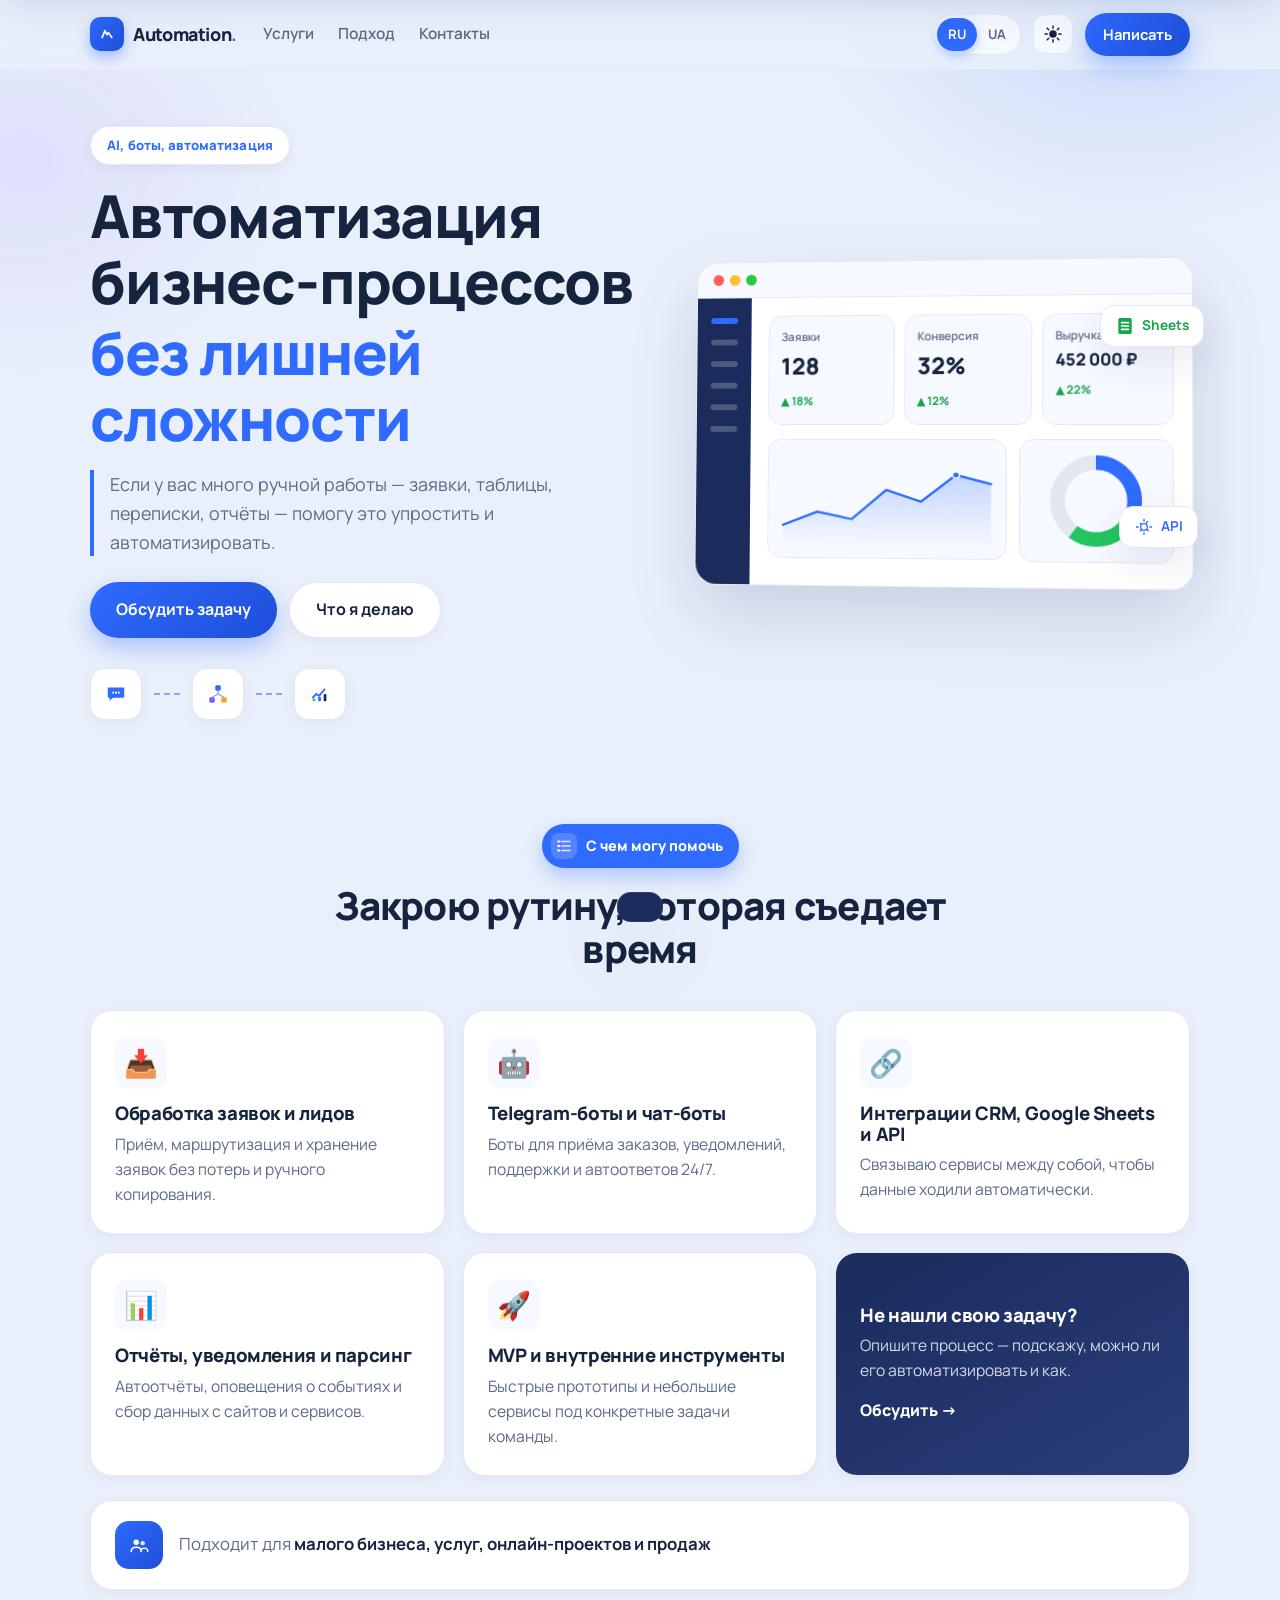
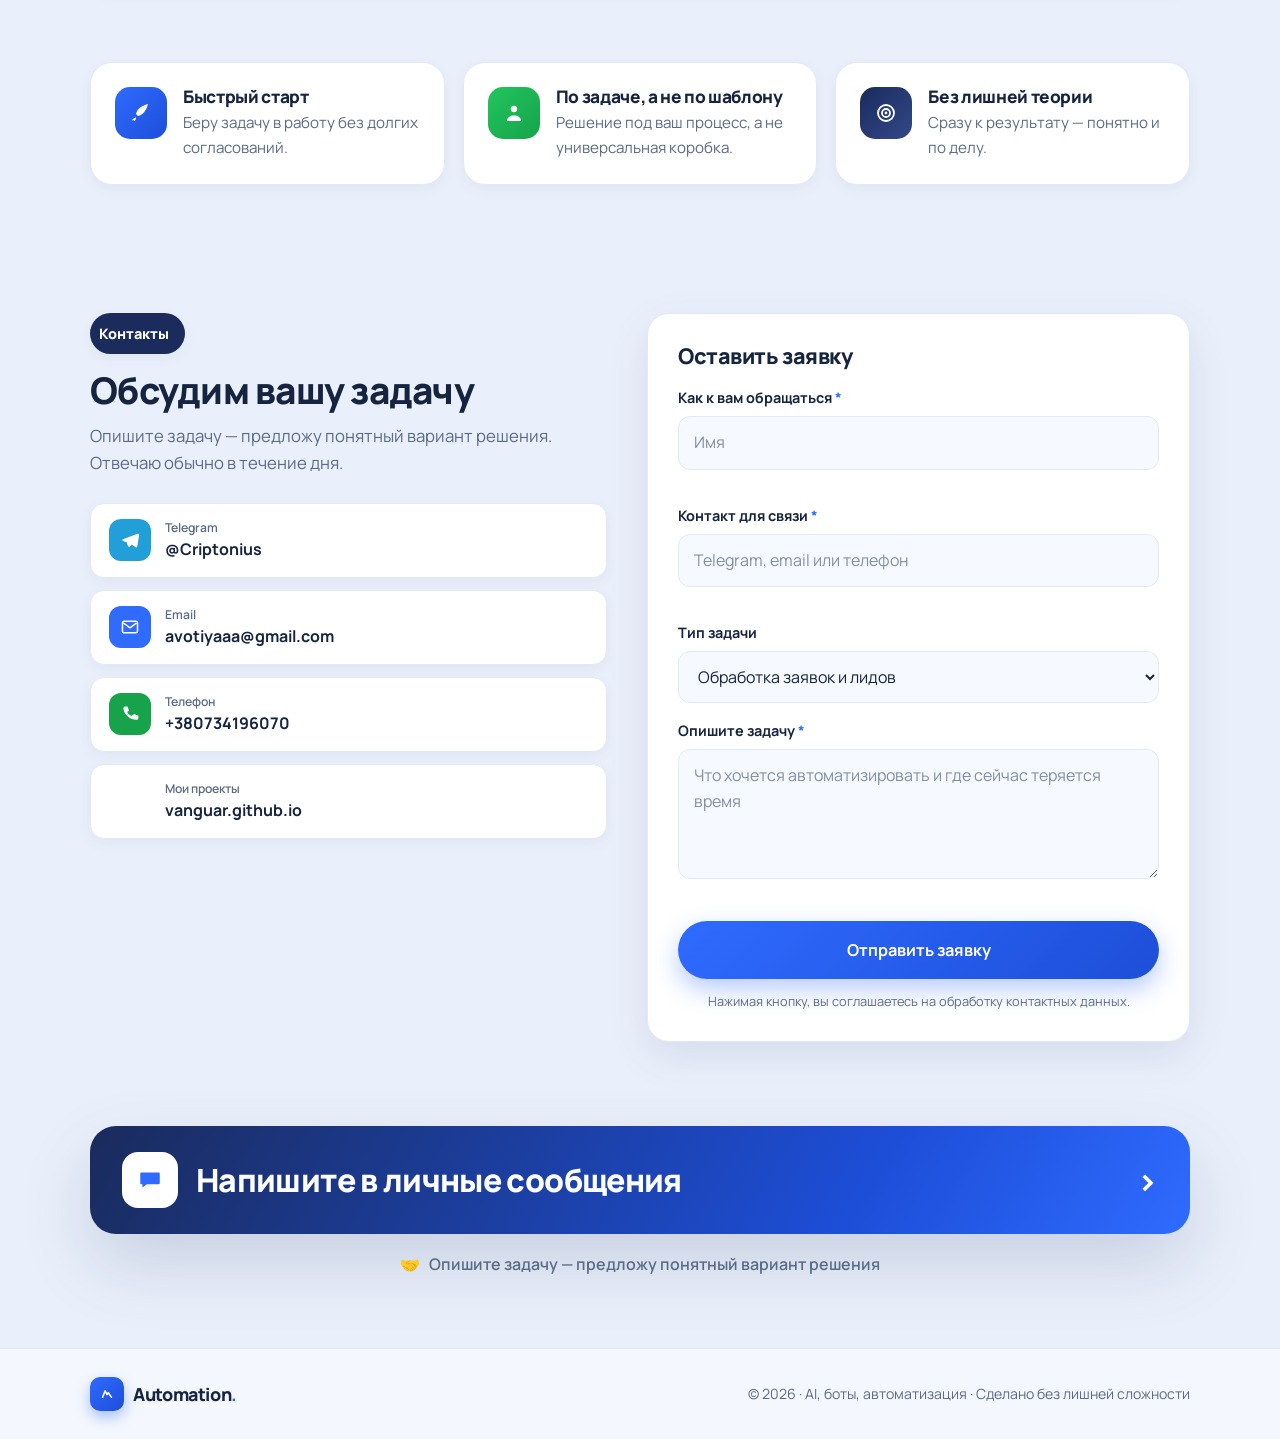
==== commit 498018ce: "Добавлена ссылка на портфолио (vanguar.github.io) в блок контактов Co-Authored-By: Claude Opus 4.8 <" ====
--- a/index.html
+++ b/index.html
@@ -269,6 +269,14 @@
                 <span><span class="ci-label" data-i18n="ci.phone">Телефон</span><span class="ci-value">+7 (000) 000-00-00</span></span>
               </a>
             </li>
+            <li>
+              <a class="contact-item" id="contactPortfolio" href="#" target="_blank" rel="noopener">
+                <span class="ci-icon ci-portfolio" aria-hidden="true">
+                  <svg viewBox="0 0 24 24" width="20" height="20"><rect x="3" y="4" width="18" height="16" rx="2" fill="none" stroke="currentColor" stroke-width="1.8"/><path d="M3 9h18" stroke="currentColor" stroke-width="1.8"/><path d="M7 14h6M7 17h4" stroke="currentColor" stroke-width="1.8" stroke-linecap="round"/></svg>
+                </span>
+                <span><span class="ci-label" data-i18n="ci.portfolio">Мои проекты</span><span class="ci-value">vanguar.github.io</span></span>
+              </a>
+            </li>
           </ul>
         </div>
 
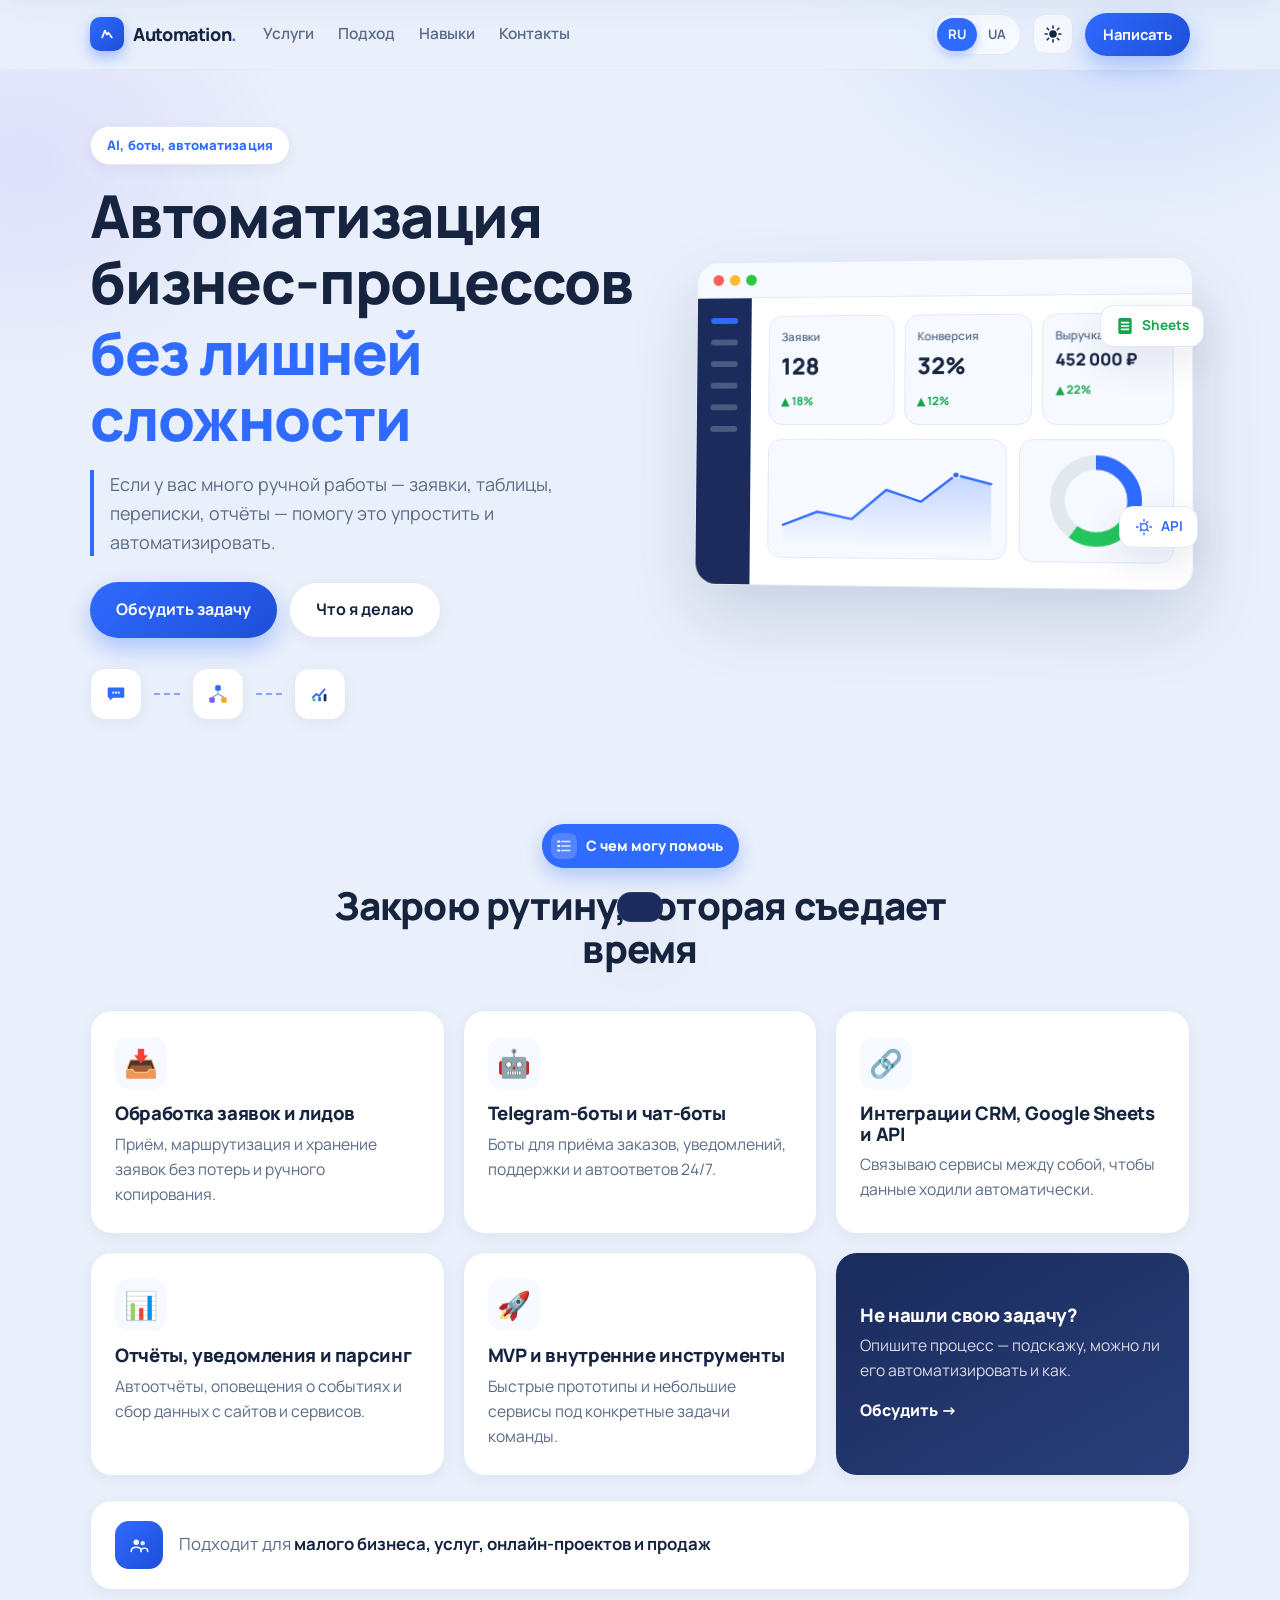
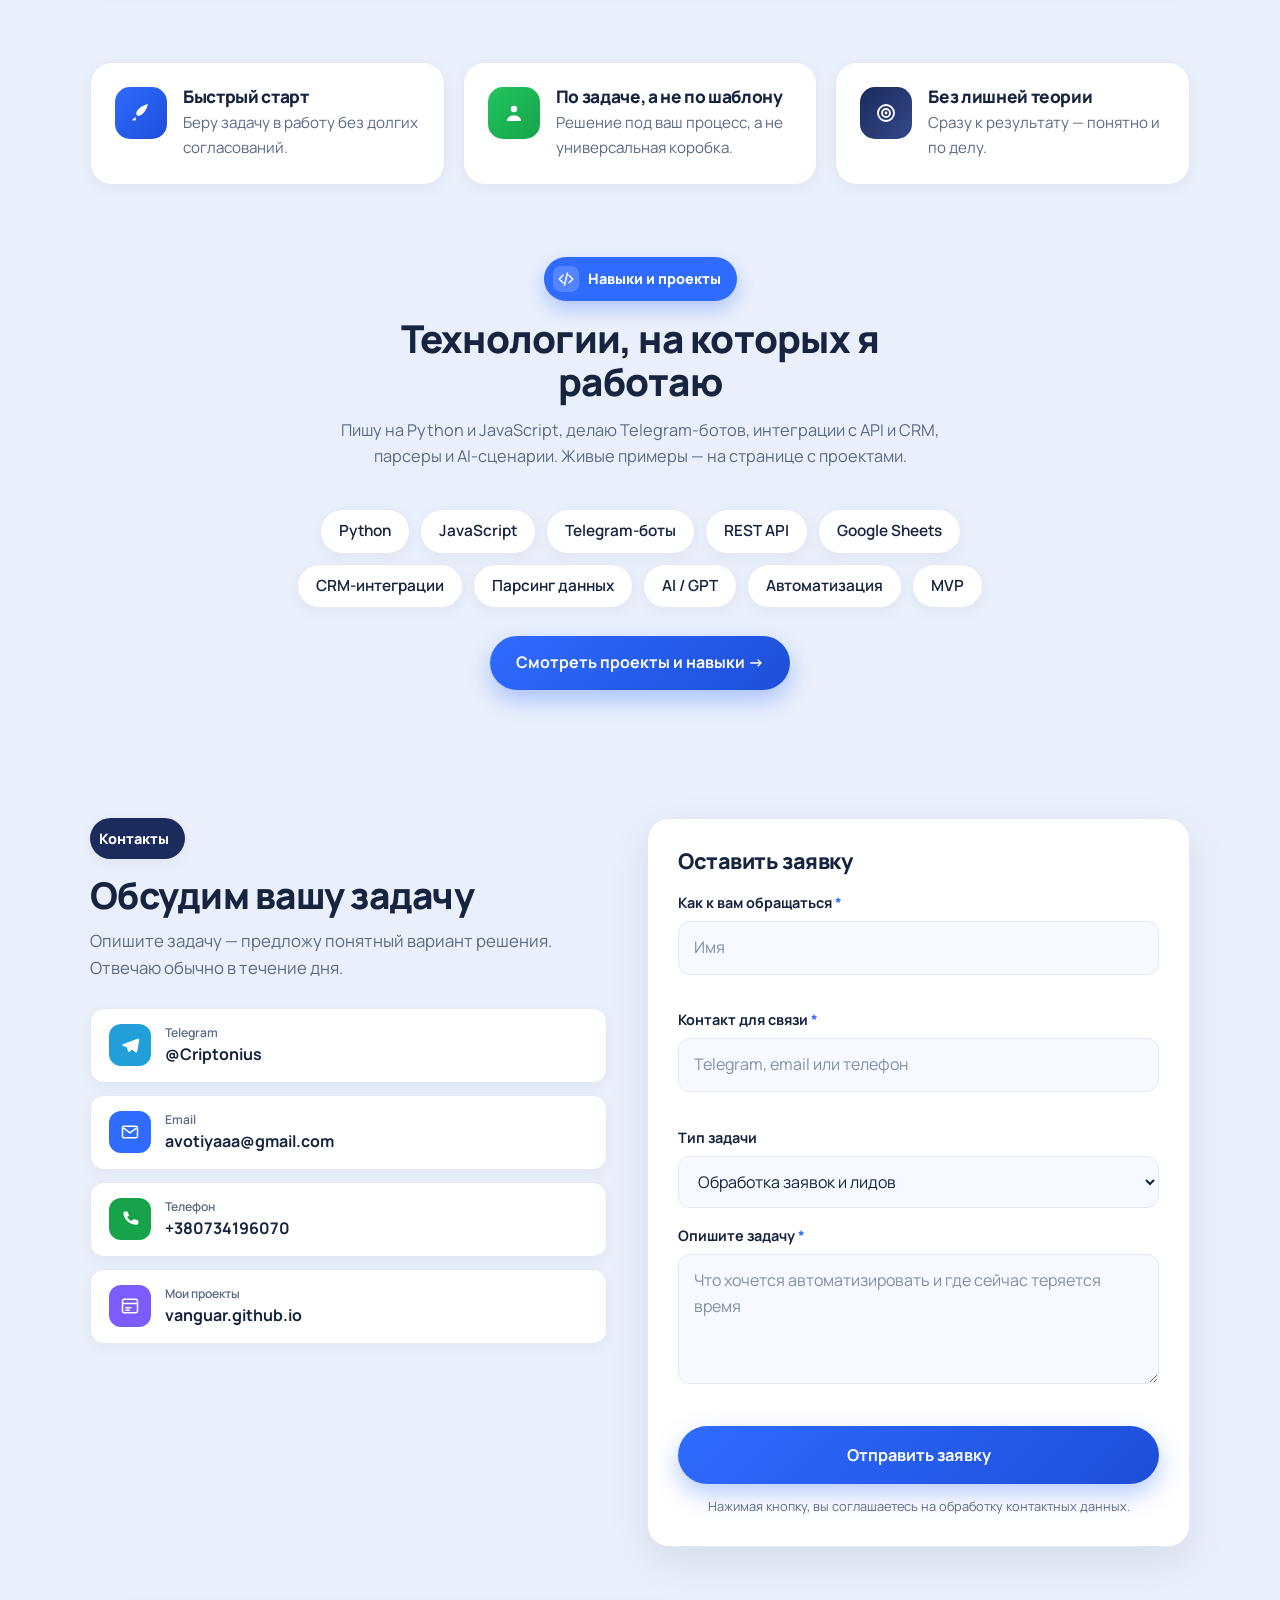
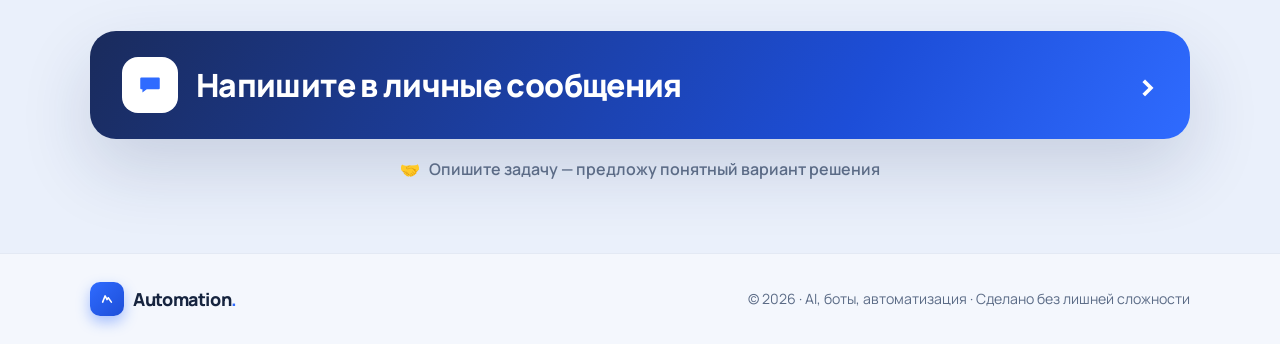
==== commit da61e046: "Добавлен блок «Навыки и проекты» и улучшено сообщение об ошибке формы - Новая секция #skills с тегам" ====
--- a/index.html
+++ b/index.html
@@ -28,6 +28,7 @@
       <nav class="nav" aria-label="Навигация">
         <a href="#services" data-i18n="nav.services">Услуги</a>
         <a href="#features" data-i18n="nav.approach">Подход</a>
+        <a href="#skills" data-i18n="nav.skills">Навыки</a>
         <a href="#contact" data-i18n="nav.contacts">Контакты</a>
       </nav>
 
@@ -52,6 +53,7 @@
     <div class="mobile-menu" id="mobileMenu">
       <a href="#services" data-i18n="nav.services">Услуги</a>
       <a href="#features" data-i18n="nav.approach">Подход</a>
+      <a href="#skills" data-i18n="nav.skills">Навыки</a>
       <a href="#contact" data-i18n="nav.contacts">Контакты</a>
       <a href="#contact" class="btn btn-primary" data-i18n="header.cta">Написать</a>
     </div>
@@ -232,6 +234,36 @@
             </span>
             <div><h3 data-i18n="feat3.title">Без лишней теории</h3><p data-i18n="feat3.text">Сразу к результату — понятно и по делу.</p></div>
           </div>
+        </div>
+      </div>
+    </section>
+
+    <!-- НАВЫКИ И ПРОЕКТЫ -->
+    <section class="section section-tight" id="skills">
+      <div class="container">
+        <div class="section-head">
+          <span class="eyebrow"><span class="ico-list" aria-hidden="true">
+            <svg viewBox="0 0 24 24" width="18" height="18"><path d="M8 17l-5-5 5-5M16 7l5 5-5 5M14 4l-4 16" stroke="#fff" stroke-width="2" fill="none" stroke-linecap="round" stroke-linejoin="round"/></svg>
+          </span><span data-i18n="skills.eyebrow">Навыки и проекты</span></span>
+          <h2 data-i18n="skills.title">Технологии, на которых я работаю</h2>
+          <p class="skills-lead" data-i18n="skills.lead">Пишу на Python и JavaScript, делаю Telegram-ботов, интеграции с API и CRM, парсеры и AI-сценарии. Живые примеры — на странице с проектами.</p>
+        </div>
+
+        <ul class="skills-tags reveal">
+          <li>Python</li>
+          <li>JavaScript</li>
+          <li data-i18n="skills.tag.bots">Telegram-боты</li>
+          <li>REST API</li>
+          <li>Google Sheets</li>
+          <li data-i18n="skills.tag.crm">CRM-интеграции</li>
+          <li data-i18n="skills.tag.parsing">Парсинг данных</li>
+          <li data-i18n="skills.tag.ai">AI / GPT</li>
+          <li data-i18n="skills.tag.automation">Автоматизация</li>
+          <li>MVP</li>
+        </ul>
+
+        <div class="skills-cta reveal">
+          <a href="https://vanguar.github.io/" class="btn btn-primary" target="_blank" rel="noopener" data-i18n="skills.cta">Смотреть проекты и навыки →</a>
         </div>
       </div>
     </section>
--- a/styles.css
+++ b/styles.css
@@ -254,6 +254,23 @@
 .suitable p { font-size: 1.05rem; color: var(--muted); }
 .suitable strong { color: var(--text); }
 
+/* навыки и проекты */
+.skills-lead { color: var(--muted); margin-top: 14px; font-size: 1.02rem; }
+.skills-tags {
+  list-style: none; display: flex; flex-wrap: wrap; justify-content: center;
+  gap: 10px; max-width: 760px; margin: 0 auto;
+}
+.skills-tags li {
+  background: var(--card); border: 1px solid var(--border); border-radius: 999px;
+  padding: 9px 18px; font-weight: 600; font-size: .96rem; color: var(--text);
+  box-shadow: var(--shadow-sm); transition: transform .18s ease, box-shadow .25s ease, border-color .2s ease;
+}
+.skills-tags li:hover {
+  transform: translateY(-3px); box-shadow: var(--shadow-md);
+  border-color: color-mix(in srgb, var(--blue) 45%, var(--border));
+}
+.skills-cta { text-align: center; margin-top: 28px; }
+
 /* подход */
 .features-grid { display: grid; grid-template-columns: repeat(3,1fr); gap: 18px; }
 .feature {
@@ -283,6 +300,7 @@
 .contact-item:hover { transform: translateX(5px); box-shadow: var(--shadow-md); }
 .ci-icon { flex: 0 0 42px; width: 42px; height: 42px; border-radius: 12px; display: grid; place-items: center; color: #fff; }
 .ci-tg { background: #229ed9; } .ci-mail { background: var(--blue); } .ci-phone { background: var(--green); }
+.ci-portfolio { background: #7c5cff; }
 .ci-label { display: block; font-size: .76rem; color: var(--muted); font-weight: 600; }
 .ci-value { display: block; font-weight: 700; }
 
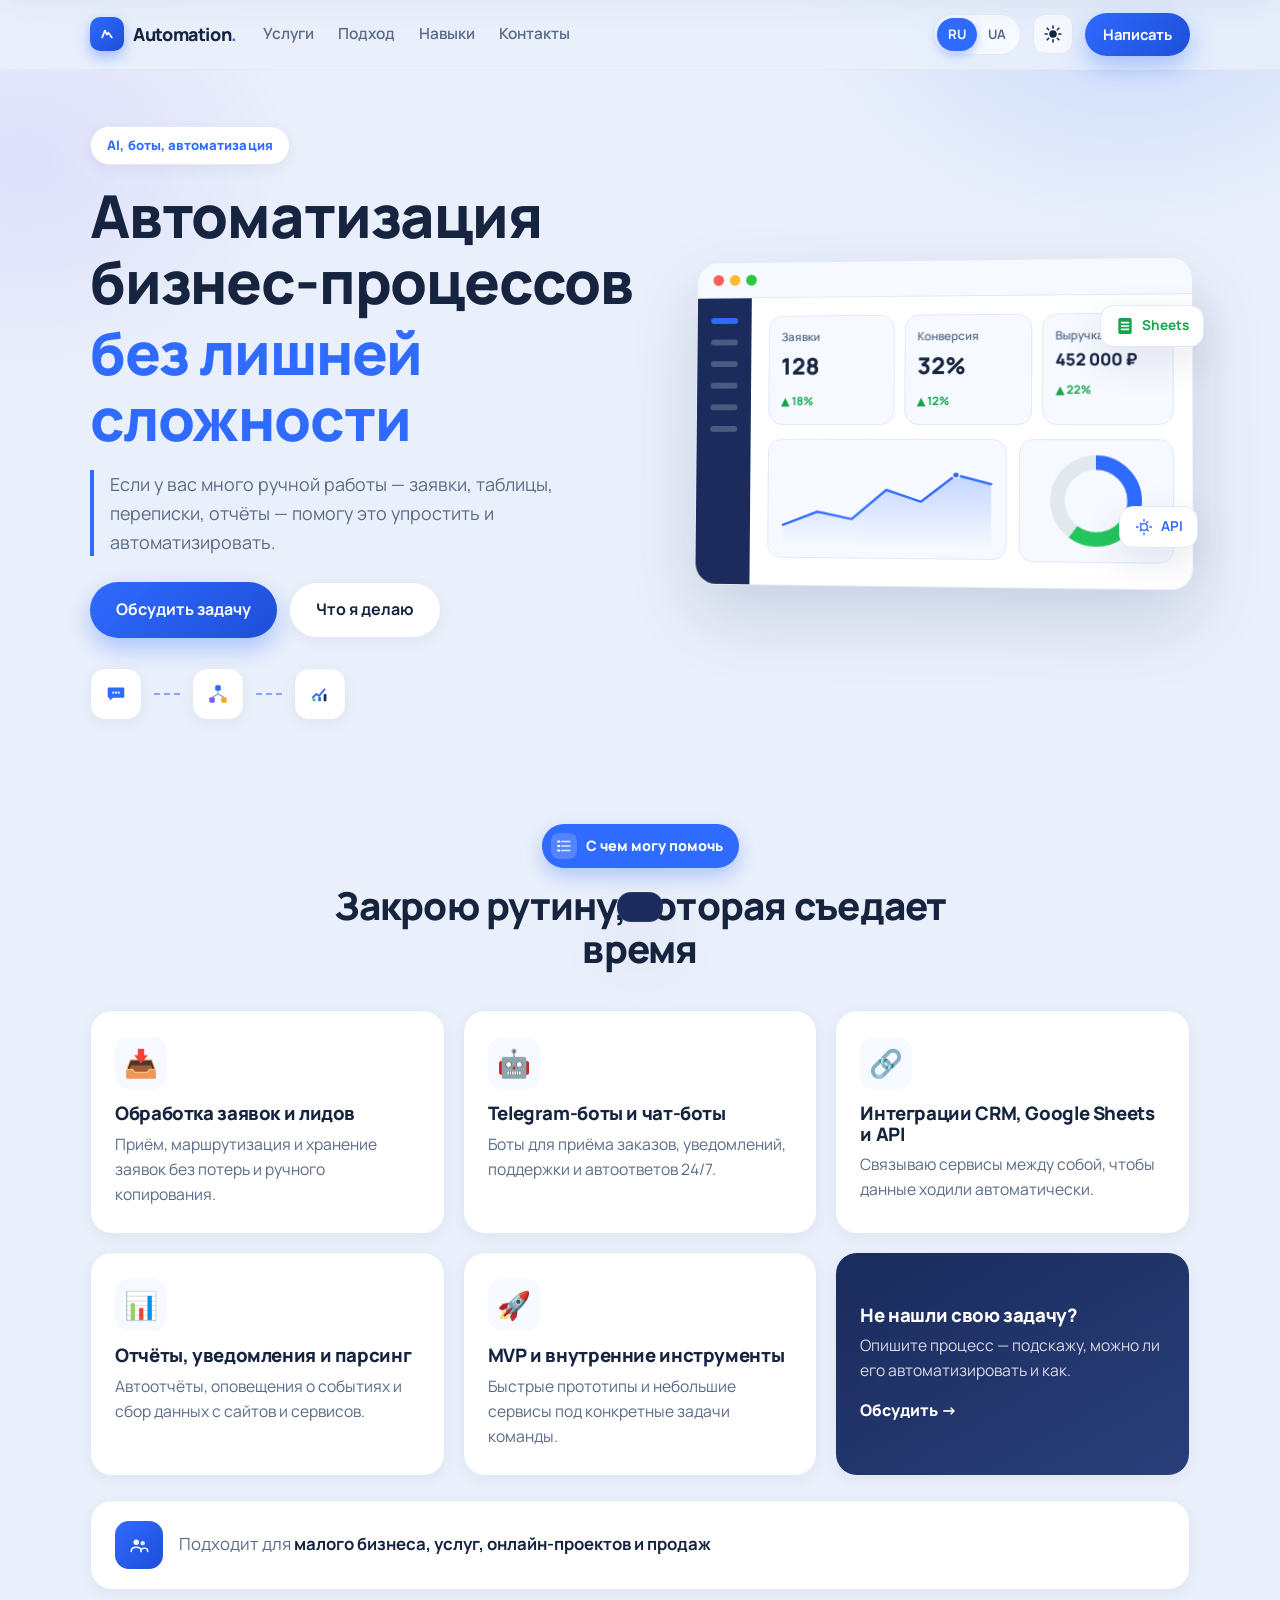
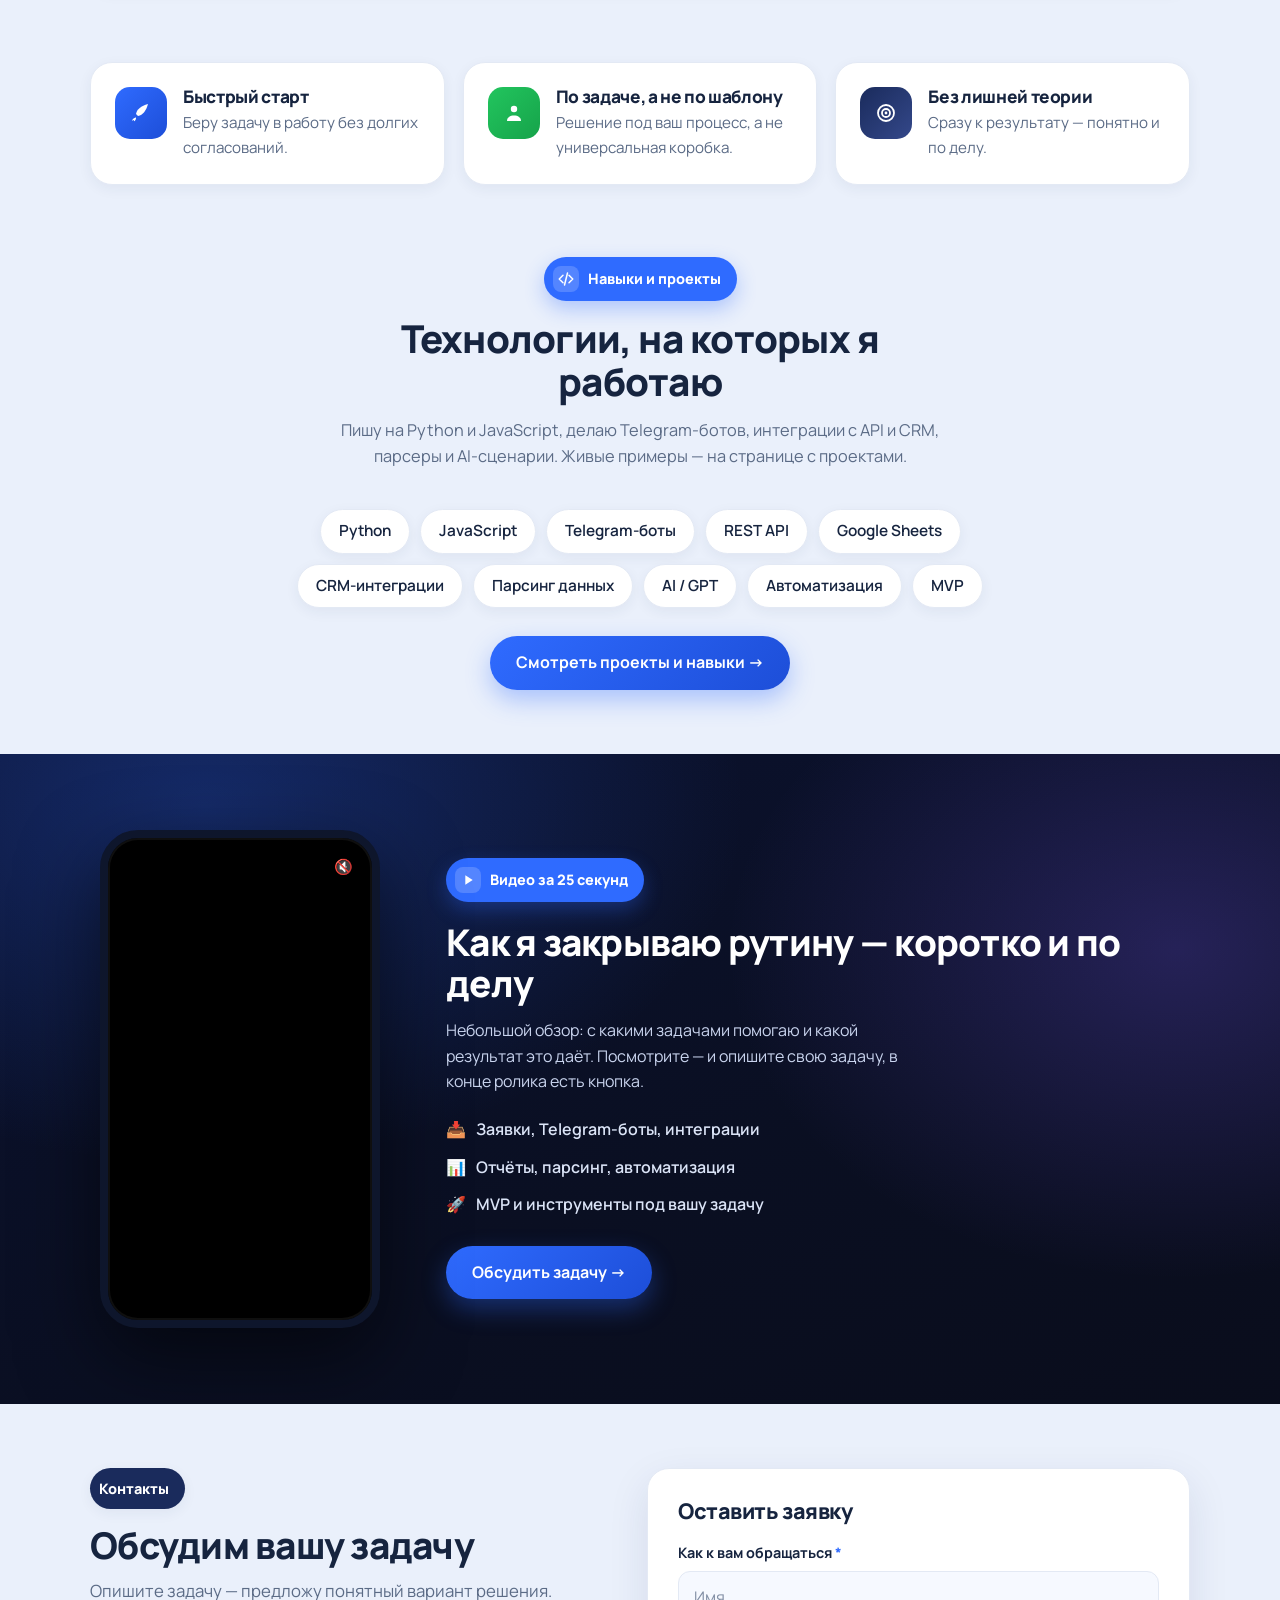
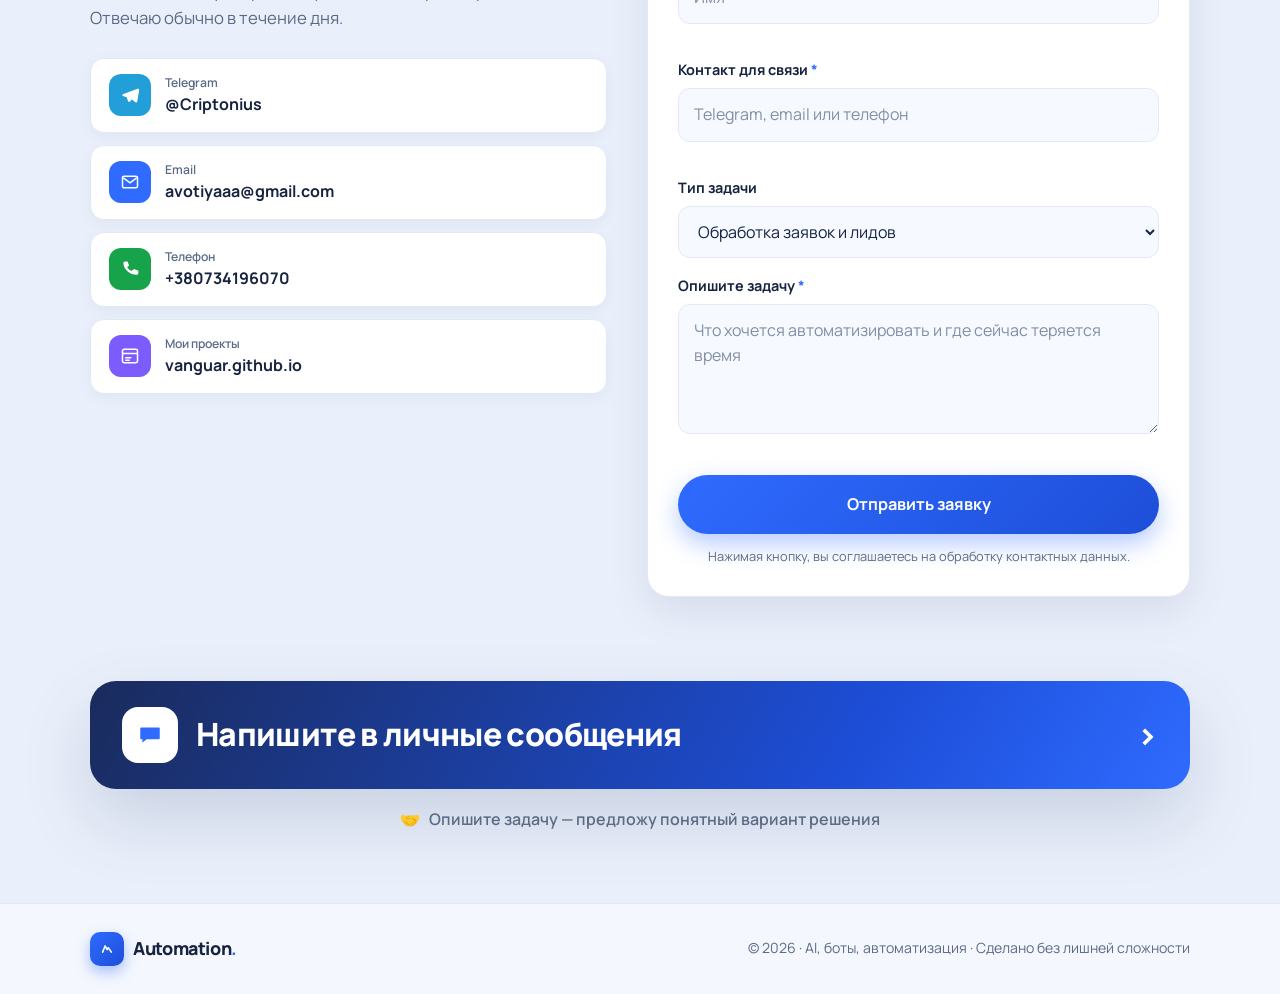
==== commit a708871b: "Добавлен промо-ролик: секция с видео перед формой + страница promo.html - Вертикальный 9:16 ролик-во" ====
--- a/index.html
+++ b/index.html
@@ -268,6 +268,42 @@
       </div>
     </section>
 
+    <!-- ВИДЕО-ПРЕЗЕНТАЦИЯ -->
+    <section class="showreel" id="showreel">
+      <div class="container showreel-grid">
+        <div class="sr-phone reveal">
+          <div class="sr-screen">
+            <video class="sr-video" id="srVideo" src="promo-reels.mp4" muted playsinline preload="metadata"></video>
+            <div class="sr-endcard" id="srEndcard">
+              <div class="sr-ec-inner">
+                <span class="sr-mark" aria-hidden="true">
+                  <svg viewBox="0 0 32 32"><path d="M9 21l4-10 3 6 2-3 5 7" stroke="#fff" stroke-width="2.5" fill="none" stroke-linecap="round" stroke-linejoin="round"/></svg>
+                </span>
+                <p class="sr-ec-title">Опишите задачу —<br>предложу <span class="sr-accent">решение</span></p>
+                <a href="#contact" class="btn btn-primary sr-ec-btn">Оставить заявку →</a>
+              </div>
+            </div>
+            <button class="sr-mute" id="srMute" type="button" aria-label="Включить звук">🔇</button>
+            <button class="sr-replay" id="srReplay" type="button">↻ Заново</button>
+          </div>
+        </div>
+
+        <div class="sr-copy reveal">
+          <span class="eyebrow"><span class="ico-list" aria-hidden="true">
+            <svg viewBox="0 0 24 24" width="16" height="16"><path d="M8 5v14l11-7z" fill="#fff"/></svg>
+          </span><span>Видео за 25 секунд</span></span>
+          <h2>Как я закрываю рутину — коротко и по делу</h2>
+          <p class="sr-lead">Небольшой обзор: с какими задачами помогаю и какой результат это даёт. Посмотрите — и опишите свою задачу, в конце ролика есть кнопка.</p>
+          <ul class="sr-points">
+            <li><span aria-hidden="true">📥</span> Заявки, Telegram-боты, интеграции</li>
+            <li><span aria-hidden="true">📊</span> Отчёты, парсинг, автоматизация</li>
+            <li><span aria-hidden="true">🚀</span> MVP и инструменты под вашу задачу</li>
+          </ul>
+          <a href="#contact" class="btn btn-primary">Обсудить задачу →</a>
+        </div>
+      </div>
+    </section>
+
     <!-- КОНТАКТЫ + ФОРМА -->
     <section class="section" id="contact">
       <div class="container contact-grid">
--- a/styles.css
+++ b/styles.css
@@ -368,6 +368,72 @@
   html { scroll-behavior: auto; }
 }
 
+/* ===== Видео-презентация ===== */
+.showreel {
+  position: relative; padding: 76px 0; color: #fff; overflow: hidden;
+  background:
+    radial-gradient(900px 600px at 16% 8%, rgba(47,107,255,.28), transparent 60%),
+    radial-gradient(820px 600px at 92% 30%, rgba(124,92,255,.24), transparent 55%),
+    linear-gradient(160deg, #0b1230 0%, #0a0f22 60%, #0a0d1c 100%);
+}
+.showreel-grid {
+  display: grid; grid-template-columns: minmax(0, 300px) 1fr; gap: 56px; align-items: center;
+}
+.sr-phone { display: flex; justify-content: center; }
+.sr-screen {
+  position: relative; width: 280px; aspect-ratio: 9 / 16; border-radius: 38px; overflow: hidden;
+  background: #000; border: 8px solid #0e162c;
+  box-shadow: 0 30px 80px rgba(0,0,0,.55), inset 0 0 0 2px rgba(255,255,255,.06);
+}
+.sr-video { position: absolute; inset: 0; width: 100%; height: 100%; object-fit: cover; }
+
+.sr-endcard {
+  position: absolute; inset: 0; display: flex; align-items: center; justify-content: center;
+  padding: 26px; text-align: center; opacity: 0; pointer-events: none; transition: opacity .5s ease;
+  background:
+    radial-gradient(420px 320px at 25% 12%, rgba(47,107,255,.40), transparent 60%),
+    linear-gradient(160deg, #0b1230, #0a0d1c);
+}
+.sr-endcard.show { opacity: 1; pointer-events: auto; }
+.sr-ec-inner { display: flex; flex-direction: column; align-items: center; gap: 18px; }
+.sr-mark {
+  width: 56px; height: 56px; border-radius: 16px; display: flex; align-items: center; justify-content: center;
+  background: linear-gradient(135deg, #2f6bff, #7c5cff); box-shadow: 0 14px 34px rgba(47,107,255,.5);
+}
+.sr-mark svg { width: 34px; height: 34px; }
+.sr-ec-title { font-size: 1.18rem; font-weight: 800; line-height: 1.2; color: #fff; }
+.sr-accent {
+  background: linear-gradient(90deg, #6ea0ff, #b69bff);
+  -webkit-background-clip: text; background-clip: text; color: transparent;
+}
+.sr-ec-btn { font-size: .98rem; }
+
+.sr-mute {
+  position: absolute; top: 10px; right: 10px; width: 38px; height: 38px; border: none; cursor: pointer;
+  border-radius: 50%; background: rgba(0,0,0,.45); color: #fff; font-size: 15px;
+  display: flex; align-items: center; justify-content: center; backdrop-filter: blur(4px); z-index: 3;
+}
+.sr-mute:hover { background: rgba(0,0,0,.65); }
+.sr-replay {
+  position: absolute; bottom: 12px; left: 50%; transform: translateX(-50%); z-index: 3;
+  background: rgba(255,255,255,.14); border: 1px solid rgba(255,255,255,.25); color: #fff; font: inherit;
+  font-size: .8rem; font-weight: 600; padding: 6px 14px; border-radius: 999px; cursor: pointer;
+  opacity: 0; pointer-events: none; transition: opacity .35s ease; backdrop-filter: blur(4px);
+}
+.sr-replay.show { opacity: 1; pointer-events: auto; }
+
+.showreel h2 { color: #fff; font-size: clamp(1.6rem, 3.4vw, 2.3rem); font-weight: 800; margin-top: 14px; }
+.sr-copy .eyebrow { margin-bottom: 6px; }
+.sr-lead { color: #c9d4ee; margin: 14px 0 22px; max-width: 46ch; }
+.sr-points { list-style: none; display: flex; flex-direction: column; gap: 12px; margin: 0 0 28px; padding: 0; }
+.sr-points li { color: #dbe4f7; font-weight: 600; display: flex; gap: 10px; align-items: center; }
+
+@media (max-width: 820px) {
+  .showreel-grid { grid-template-columns: 1fr; gap: 36px; justify-items: center; text-align: center; }
+  .sr-lead { margin-inline: auto; }
+  .sr-points { align-items: center; }
+}
+
 /* ===== Адаптив ===== */
 @media (max-width: 920px) {
   .hero-grid, .contact-grid { grid-template-columns: 1fr; }
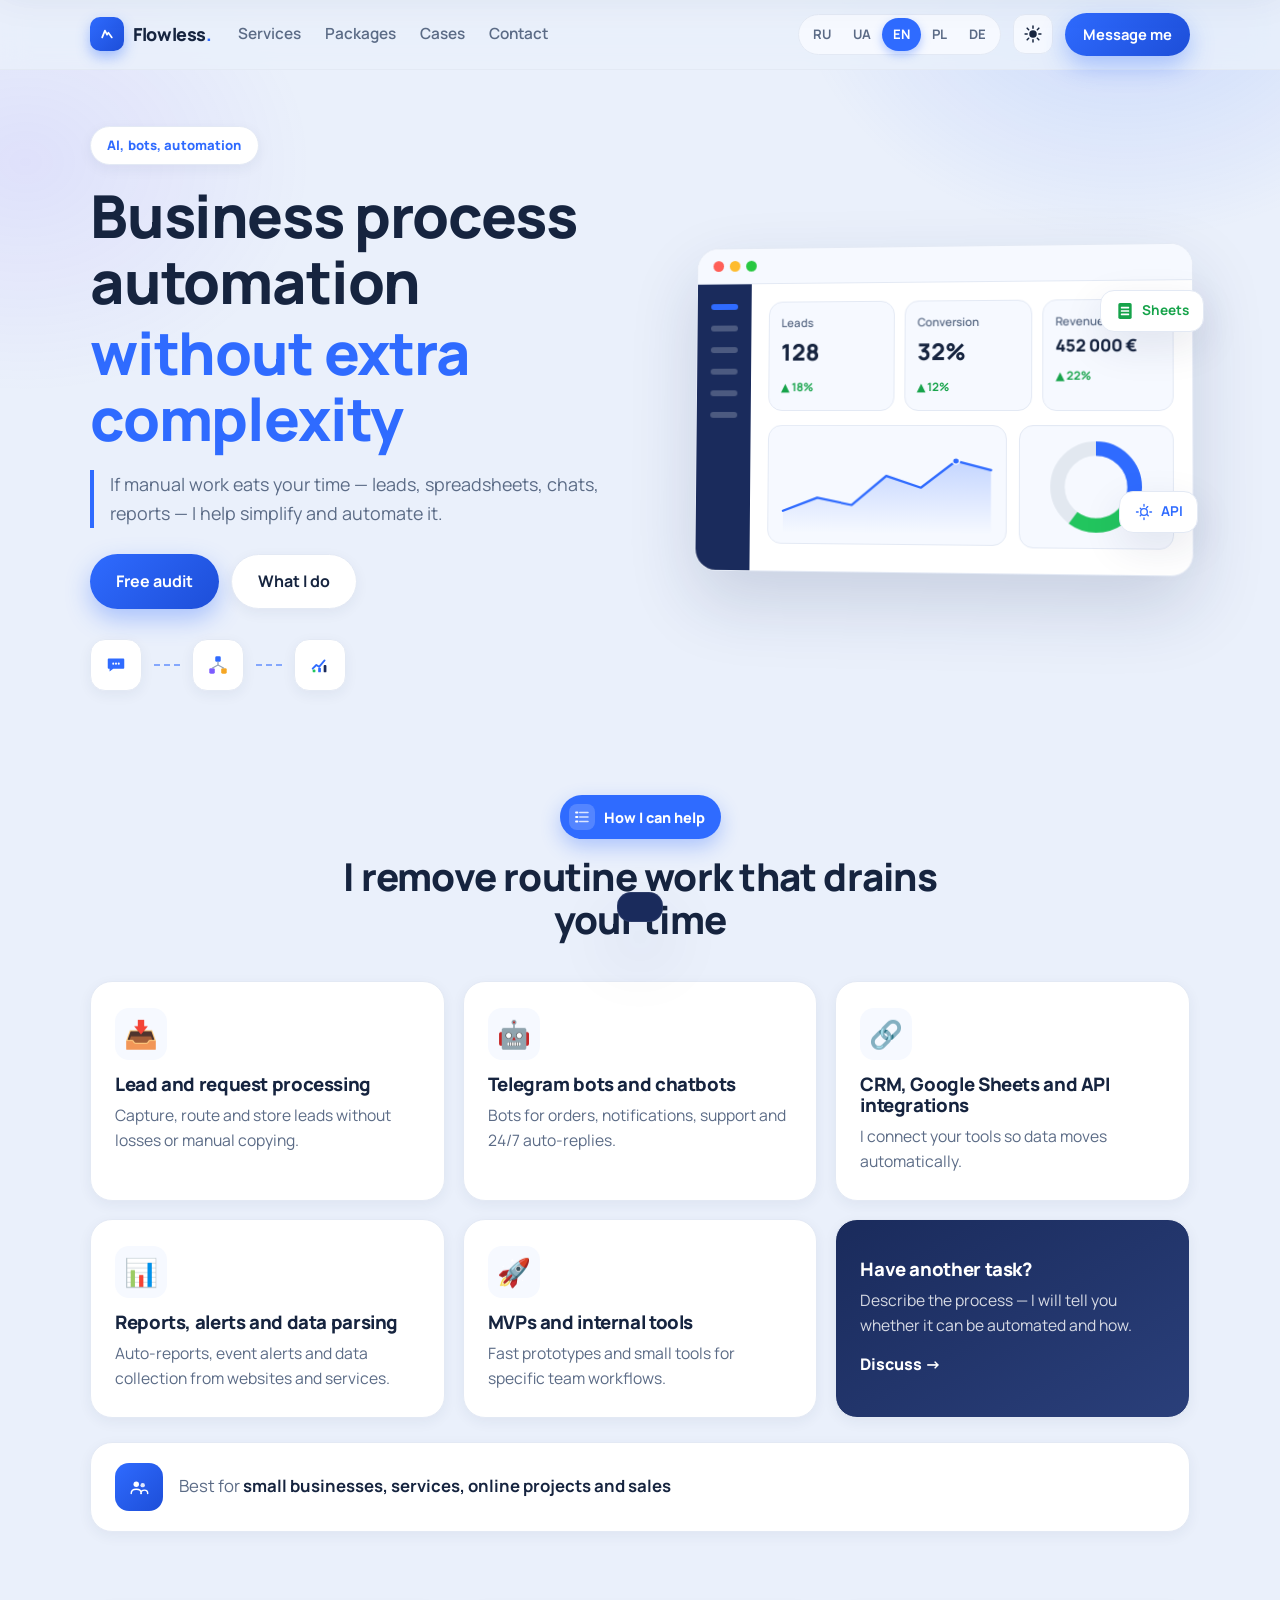
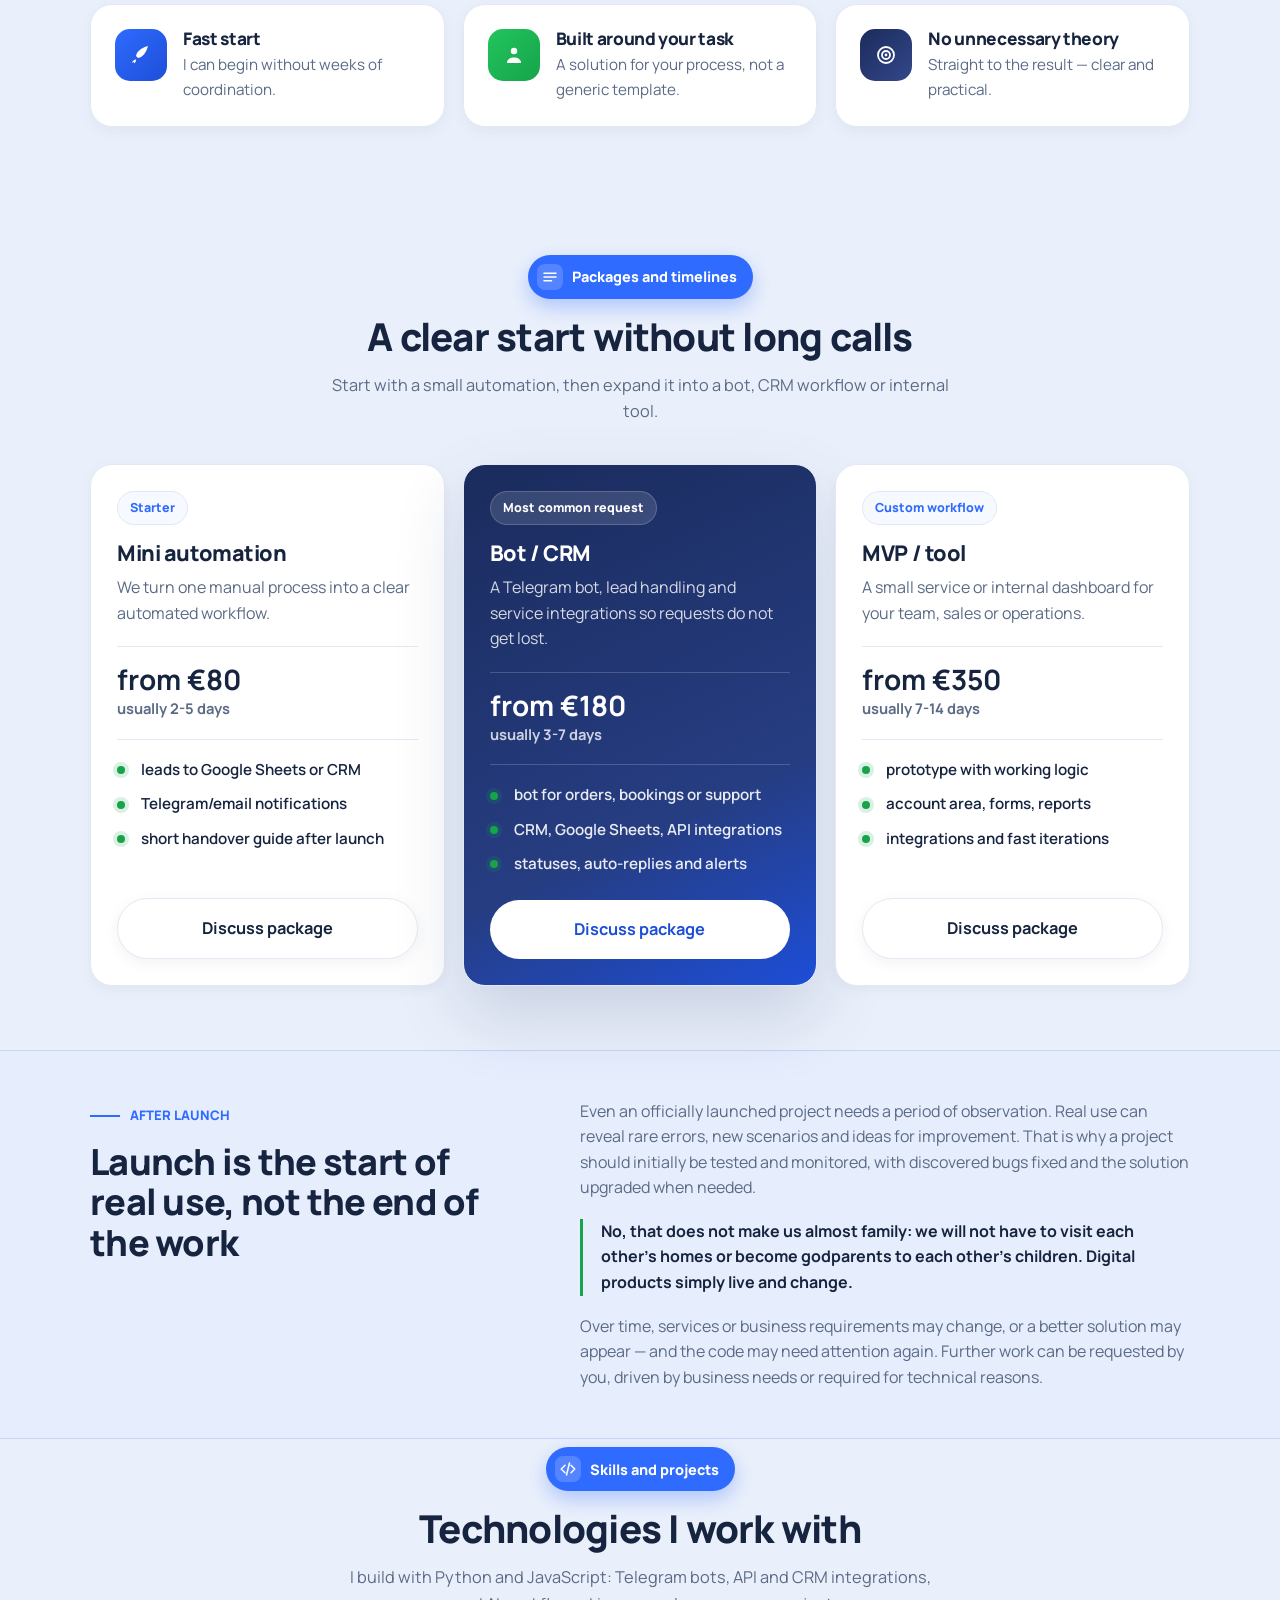
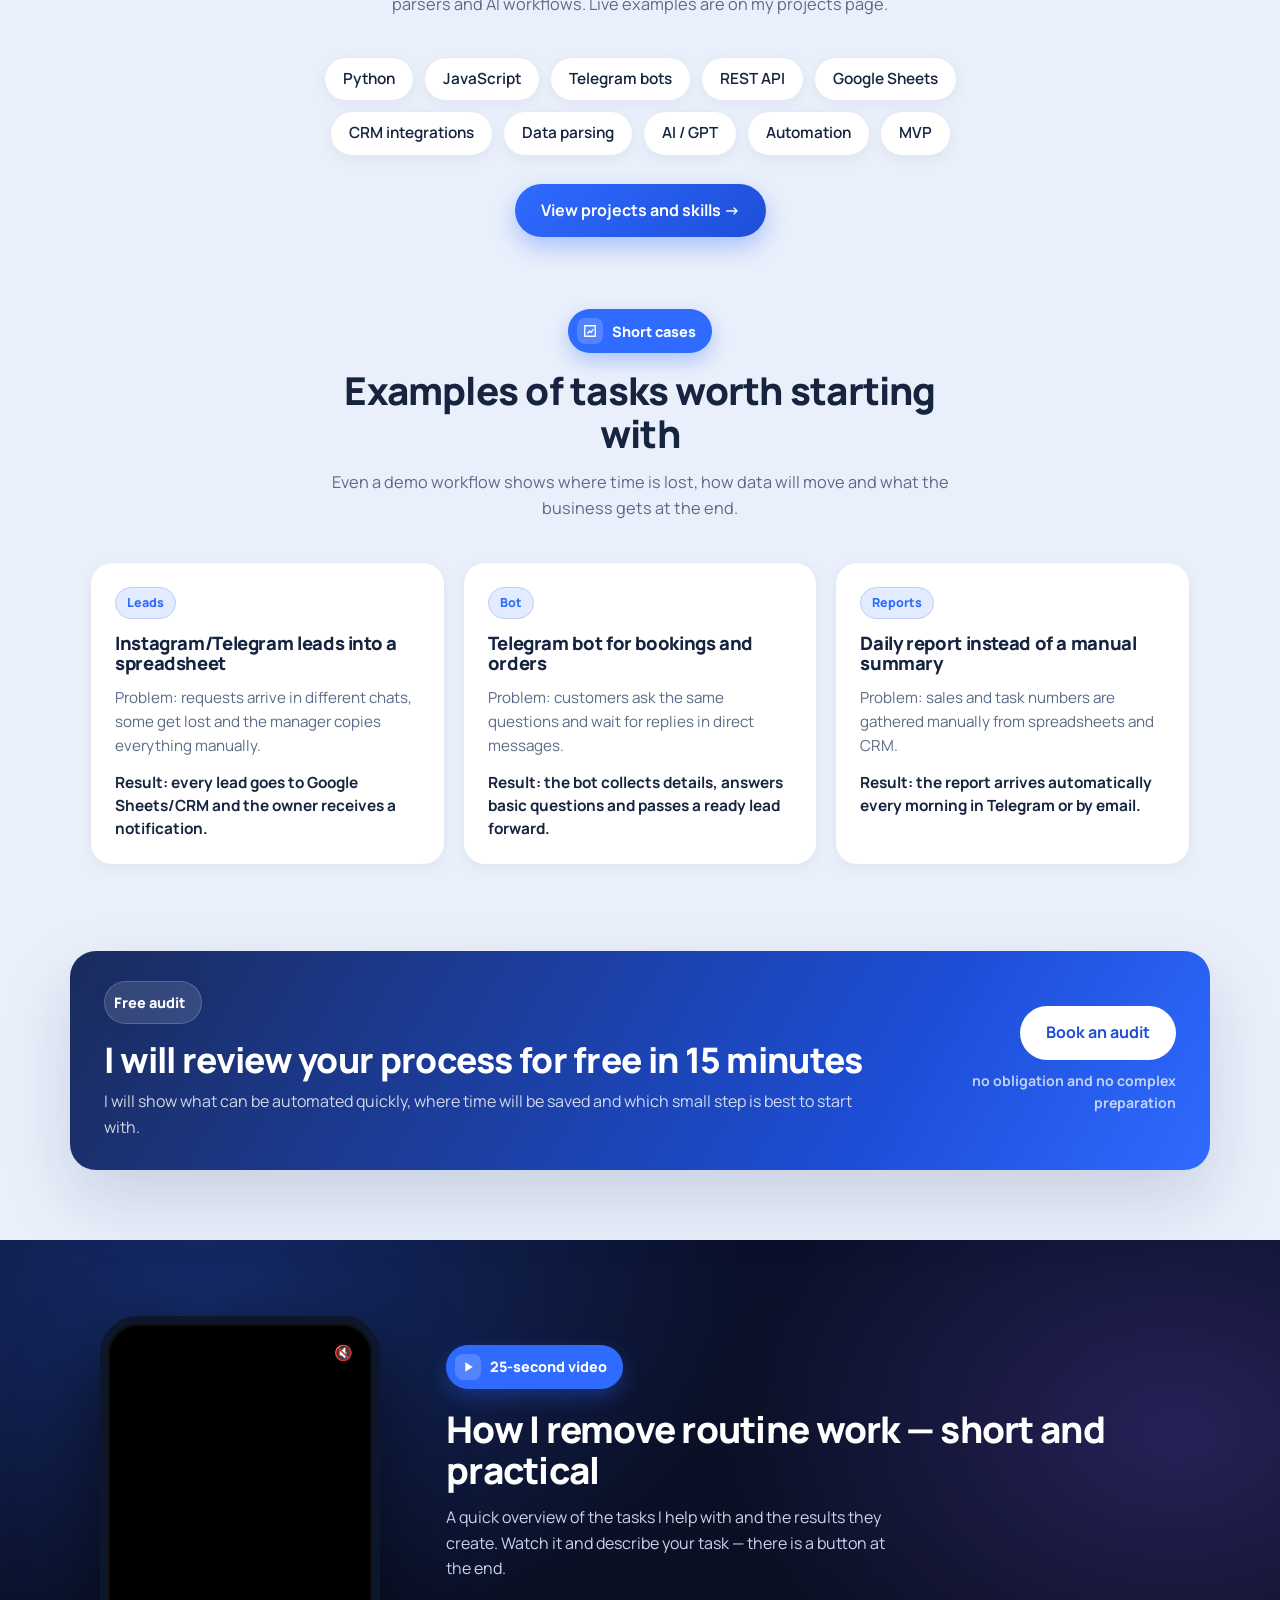
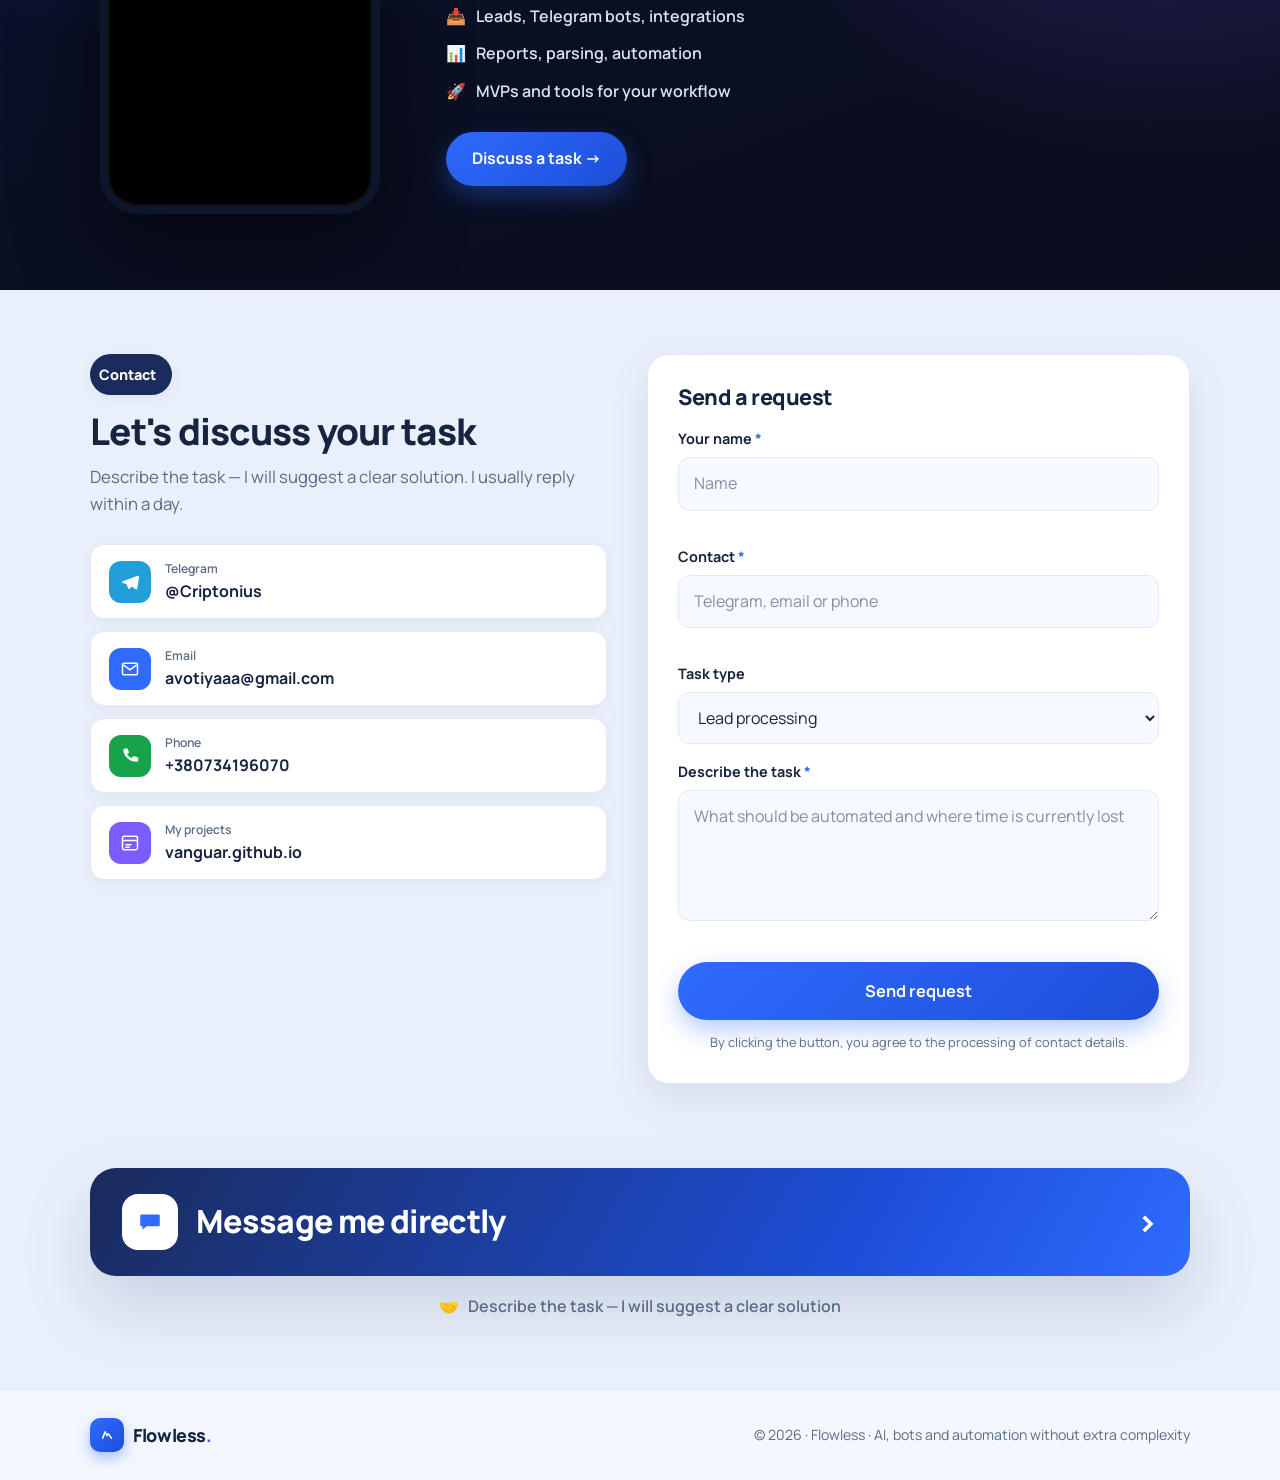
==== commit 763eaafc: "Добавлен блок сопровождения и локализация лендинга" ====
--- a/index.html
+++ b/index.html
@@ -3,7 +3,7 @@
 <head>
   <meta charset="UTF-8" />
   <meta name="viewport" content="width=device-width, initial-scale=1.0" />
-  <title>Автоматизация бизнес-процессов — AI, боты, интеграции</title>
+  <title>Flowless — автоматизация бизнес-процессов</title>
   <meta name="description" id="metaDesc" content="Помогаю автоматизировать рутину: обработка заявок, Telegram-боты, интеграции CRM, Google Sheets и API, отчёты и MVP." />
 
   <link rel="icon" href="data:image/svg+xml,%3Csvg xmlns='http://www.w3.org/2000/svg' viewBox='0 0 32 32'%3E%3Crect width='32' height='32' rx='8' fill='%232f6bff'/%3E%3Cpath d='M9 21l4-10 3 6 2-3 5 7' stroke='white' stroke-width='2.5' fill='none' stroke-linecap='round' stroke-linejoin='round'/%3E%3C/svg%3E" />
@@ -22,13 +22,13 @@
         <span class="logo-mark" aria-hidden="true">
           <svg viewBox="0 0 32 32" width="22" height="22"><path d="M9 21l4-10 3 6 2-3 5 7" stroke="currentColor" stroke-width="2.5" fill="none" stroke-linecap="round" stroke-linejoin="round"/></svg>
         </span>
-        <span class="logo-text">Automation<span class="logo-dot">.</span></span>
+        <span class="logo-text">Flowless<span class="logo-dot">.</span></span>
       </a>
 
       <nav class="nav" aria-label="Навигация">
         <a href="#services" data-i18n="nav.services">Услуги</a>
-        <a href="#features" data-i18n="nav.approach">Подход</a>
-        <a href="#skills" data-i18n="nav.skills">Навыки</a>
+        <a href="#packages" data-i18n="nav.packages">Пакеты</a>
+        <a href="#cases" data-i18n="nav.cases">Кейсы</a>
         <a href="#contact" data-i18n="nav.contacts">Контакты</a>
       </nav>
 
@@ -36,6 +36,9 @@
         <div class="lang-switch" role="group" aria-label="Язык / Мова">
           <button type="button" class="lang-btn is-active" data-lang="ru">RU</button>
           <button type="button" class="lang-btn" data-lang="uk">UA</button>
+          <button type="button" class="lang-btn" data-lang="en">EN</button>
+          <button type="button" class="lang-btn" data-lang="pl">PL</button>
+          <button type="button" class="lang-btn" data-lang="de">DE</button>
         </div>
 
         <button type="button" class="theme-toggle" id="themeToggle" aria-label="Сменить тему">
@@ -52,8 +55,8 @@
     </div>
     <div class="mobile-menu" id="mobileMenu">
       <a href="#services" data-i18n="nav.services">Услуги</a>
-      <a href="#features" data-i18n="nav.approach">Подход</a>
-      <a href="#skills" data-i18n="nav.skills">Навыки</a>
+      <a href="#packages" data-i18n="nav.packages">Пакеты</a>
+      <a href="#cases" data-i18n="nav.cases">Кейсы</a>
       <a href="#contact" data-i18n="nav.contacts">Контакты</a>
       <a href="#contact" class="btn btn-primary" data-i18n="header.cta">Написать</a>
     </div>
@@ -238,6 +241,86 @@
       </div>
     </section>
 
+    <!-- ПАКЕТЫ -->
+    <section class="section" id="packages">
+      <div class="container">
+        <div class="section-head">
+          <span class="eyebrow"><span class="ico-list" aria-hidden="true">
+            <svg viewBox="0 0 24 24" width="18" height="18"><path d="M4 7h16M4 12h16M4 17h10" stroke="#fff" stroke-width="2" fill="none" stroke-linecap="round"/></svg>
+          </span><span data-i18n="packages.eyebrow">Пакеты и сроки</span></span>
+          <h2 data-i18n="packages.title">Понятный старт без долгих созвонов</h2>
+          <p class="section-lead" data-i18n="packages.lead">Можно начать с маленькой автоматизации, а потом расширить её до бота, CRM-сценария или внутреннего инструмента.</p>
+        </div>
+
+        <div class="packages-grid">
+          <article class="package-card reveal">
+            <span class="package-kicker" data-i18n="pkg1.kicker">Старт</span>
+            <h3 data-i18n="pkg1.title">Мини-автоматизация</h3>
+            <p data-i18n="pkg1.text">Один ручной процесс превращаем в понятный автоматический сценарий.</p>
+            <div class="package-meta">
+              <strong data-i18n="pkg1.price">от €80</strong>
+              <span data-i18n="pkg1.time">обычно 2-5 дней</span>
+            </div>
+            <ul class="package-list">
+              <li data-i18n="pkg1.item1">заявки в Google Sheets или CRM</li>
+              <li data-i18n="pkg1.item2">уведомления в Telegram/email</li>
+              <li data-i18n="pkg1.item3">короткая инструкция после запуска</li>
+            </ul>
+            <a href="#contact" class="btn btn-ghost btn-block" data-i18n="packages.cta">Обсудить пакет</a>
+          </article>
+
+          <article class="package-card package-card--featured reveal">
+            <span class="package-kicker" data-i18n="pkg2.kicker">Самый частый запрос</span>
+            <h3 data-i18n="pkg2.title">Бот / CRM</h3>
+            <p data-i18n="pkg2.text">Telegram-бот, обработка лидов и связка сервисов, чтобы заявки не терялись.</p>
+            <div class="package-meta">
+              <strong data-i18n="pkg2.price">от €180</strong>
+              <span data-i18n="pkg2.time">обычно 3-7 дней</span>
+            </div>
+            <ul class="package-list">
+              <li data-i18n="pkg2.item1">бот для заказов, записи или поддержки</li>
+              <li data-i18n="pkg2.item2">CRM, Google Sheets, API-интеграции</li>
+              <li data-i18n="pkg2.item3">статусы, автоответы и уведомления</li>
+            </ul>
+            <a href="#contact" class="btn btn-primary btn-block" data-i18n="packages.cta">Обсудить пакет</a>
+          </article>
+
+          <article class="package-card reveal">
+            <span class="package-kicker" data-i18n="pkg3.kicker">Под задачу</span>
+            <h3 data-i18n="pkg3.title">MVP / инструмент</h3>
+            <p data-i18n="pkg3.text">Небольшой сервис или внутренняя панель для команды, продаж или операций.</p>
+            <div class="package-meta">
+              <strong data-i18n="pkg3.price">от €350</strong>
+              <span data-i18n="pkg3.time">обычно 7-14 дней</span>
+            </div>
+            <ul class="package-list">
+              <li data-i18n="pkg3.item1">прототип с рабочей логикой</li>
+              <li data-i18n="pkg3.item2">личный кабинет, формы, отчёты</li>
+              <li data-i18n="pkg3.item3">интеграции и быстрые доработки</li>
+            </ul>
+            <a href="#contact" class="btn btn-ghost btn-block" data-i18n="packages.cta">Обсудить пакет</a>
+          </article>
+        </div>
+      </div>
+    </section>
+
+    <!-- ПОСЛЕ ЗАПУСКА -->
+    <section class="aftercare-section" id="aftercare">
+      <div class="container">
+        <div class="aftercare-layout reveal">
+          <div class="aftercare-heading">
+            <span class="aftercare-kicker" data-i18n="aftercare.eyebrow">После запуска</span>
+            <h2 data-i18n="aftercare.title">Запуск — это начало эксплуатации, а не конец работы</h2>
+          </div>
+          <div class="aftercare-copy">
+            <p data-i18n="aftercare.text">Даже официально запущенному проекту нужно время под наблюдением. В реальной работе могут проявиться редкие ошибки, новые сценарии и идеи для улучшения. Поэтому первое время проект стоит тестировать, отслеживать его работу, исправлять найденные баги и при необходимости модернизировать.</p>
+            <p class="aftercare-humor" data-i18n="aftercare.humor">Нет, это не делает нас почти родственниками: ходить друг к другу в гости и крестить общих детей не придётся. Просто цифровые продукты живут и меняются.</p>
+            <p data-i18n="aftercare.closing">Со временем могут измениться сервисы, требования бизнеса или появиться более удачное решение — тогда снова понадобится заглянуть в код. Доработки возможны по вашему желанию, по потребности бизнеса или из-за технической необходимости.</p>
+          </div>
+        </div>
+      </div>
+    </section>
+
     <!-- НАВЫКИ И ПРОЕКТЫ -->
     <section class="section section-tight" id="skills">
       <div class="container">
@@ -268,6 +351,55 @@
       </div>
     </section>
 
+    <!-- КЕЙСЫ -->
+    <section class="section section-tight" id="cases">
+      <div class="container">
+        <div class="section-head">
+          <span class="eyebrow"><span class="ico-list" aria-hidden="true">
+            <svg viewBox="0 0 24 24" width="18" height="18"><path d="M5 19V5h14v14H5zm4-4l2.5-3 2 2 2.5-4" stroke="#fff" stroke-width="1.8" fill="none" stroke-linecap="round" stroke-linejoin="round"/></svg>
+          </span><span data-i18n="cases.eyebrow">Короткие кейсы</span></span>
+          <h2 data-i18n="cases.title">Примеры задач, с которых удобно начать</h2>
+          <p class="section-lead" data-i18n="cases.lead">Даже демо-сценарий показывает главное: где теряется время, как пойдёт поток данных и что бизнес получит на выходе.</p>
+        </div>
+
+        <div class="cases-grid">
+          <article class="case-card reveal">
+            <span class="case-tag" data-i18n="case1.tag">Лиды</span>
+            <h3 data-i18n="case1.title">Заявки из Instagram/Telegram в таблицу</h3>
+            <p data-i18n="case1.problem">Проблема: заявки приходят в разные чаты, часть теряется, менеджер копирует всё вручную.</p>
+            <strong data-i18n="case1.result">Результат: каждая заявка попадает в Google Sheets/CRM, владелец получает уведомление.</strong>
+          </article>
+          <article class="case-card reveal">
+            <span class="case-tag" data-i18n="case2.tag">Бот</span>
+            <h3 data-i18n="case2.title">Telegram-бот для записи и заказов</h3>
+            <p data-i18n="case2.problem">Проблема: клиенты задают одни и те же вопросы и ждут ответа в личных сообщениях.</p>
+            <strong data-i18n="case2.result">Результат: бот собирает данные, отвечает на базовые вопросы и передаёт готовую заявку.</strong>
+          </article>
+          <article class="case-card reveal">
+            <span class="case-tag" data-i18n="case3.tag">Отчёты</span>
+            <h3 data-i18n="case3.title">Ежедневный отчёт вместо ручной сводки</h3>
+            <p data-i18n="case3.problem">Проблема: цифры по продажам и задачам собираются из таблиц и CRM руками.</p>
+            <strong data-i18n="case3.result">Результат: отчёт приходит автоматически утром в Telegram или на email.</strong>
+          </article>
+        </div>
+      </div>
+    </section>
+
+    <!-- БЕСПЛАТНЫЙ РАЗБОР -->
+    <section class="audit-band" id="audit">
+      <div class="container audit-inner reveal">
+        <div class="audit-copy">
+          <span class="eyebrow eyebrow-dark" data-i18n="audit.eyebrow">Бесплатный разбор</span>
+          <h2 data-i18n="audit.title">Бесплатно разберу ваш процесс за 15 минут</h2>
+          <p data-i18n="audit.text">Покажу, что можно автоматизировать быстро, где будет экономия времени и с какого маленького шага лучше начать.</p>
+        </div>
+        <div class="audit-actions">
+          <a href="#contact" class="btn btn-primary" data-i18n="audit.cta">Хочу разбор</a>
+          <span data-i18n="audit.note">без обязательств и сложной подготовки</span>
+        </div>
+      </div>
+    </section>
+
     <!-- ВИДЕО-ПРЕЗЕНТАЦИЯ -->
     <section class="showreel" id="showreel">
       <div class="container showreel-grid">
@@ -279,27 +411,27 @@
                 <span class="sr-mark" aria-hidden="true">
                   <svg viewBox="0 0 32 32"><path d="M9 21l4-10 3 6 2-3 5 7" stroke="#fff" stroke-width="2.5" fill="none" stroke-linecap="round" stroke-linejoin="round"/></svg>
                 </span>
-                <p class="sr-ec-title">Опишите задачу —<br>предложу <span class="sr-accent">решение</span></p>
-                <a href="#contact" class="btn btn-primary sr-ec-btn">Оставить заявку →</a>
+                <p class="sr-ec-title"><span data-i18n="showreel.end1">Опишите задачу —</span><br><span data-i18n="showreel.end2">предложу</span> <span class="sr-accent" data-i18n="showreel.endAccent">решение</span></p>
+                <a href="#contact" class="btn btn-primary sr-ec-btn" data-i18n="showreel.endCta">Оставить заявку →</a>
               </div>
             </div>
             <button class="sr-mute" id="srMute" type="button" aria-label="Включить звук">🔇</button>
-            <button class="sr-replay" id="srReplay" type="button">↻ Заново</button>
+            <button class="sr-replay" id="srReplay" type="button" data-i18n="showreel.replay">↻ Заново</button>
           </div>
         </div>
 
         <div class="sr-copy reveal">
           <span class="eyebrow"><span class="ico-list" aria-hidden="true">
             <svg viewBox="0 0 24 24" width="16" height="16"><path d="M8 5v14l11-7z" fill="#fff"/></svg>
-          </span><span>Видео за 25 секунд</span></span>
-          <h2>Как я закрываю рутину — коротко и по делу</h2>
-          <p class="sr-lead">Небольшой обзор: с какими задачами помогаю и какой результат это даёт. Посмотрите — и опишите свою задачу, в конце ролика есть кнопка.</p>
+          </span><span data-i18n="showreel.eyebrow">Видео за 25 секунд</span></span>
+          <h2 data-i18n="showreel.title">Как я закрываю рутину — коротко и по делу</h2>
+          <p class="sr-lead" data-i18n="showreel.lead">Небольшой обзор: с какими задачами помогаю и какой результат это даёт. Посмотрите — и опишите свою задачу, в конце ролика есть кнопка.</p>
           <ul class="sr-points">
-            <li><span aria-hidden="true">📥</span> Заявки, Telegram-боты, интеграции</li>
-            <li><span aria-hidden="true">📊</span> Отчёты, парсинг, автоматизация</li>
-            <li><span aria-hidden="true">🚀</span> MVP и инструменты под вашу задачу</li>
+            <li><span aria-hidden="true">📥</span> <span data-i18n="showreel.point1">Заявки, Telegram-боты, интеграции</span></li>
+            <li><span aria-hidden="true">📊</span> <span data-i18n="showreel.point2">Отчёты, парсинг, автоматизация</span></li>
+            <li><span aria-hidden="true">🚀</span> <span data-i18n="showreel.point3">MVP и инструменты под вашу задачу</span></li>
           </ul>
-          <a href="#contact" class="btn btn-primary">Обсудить задачу →</a>
+          <a href="#contact" class="btn btn-primary" data-i18n="showreel.cta">Обсудить задачу →</a>
         </div>
       </div>
     </section>
@@ -412,7 +544,7 @@
         <span class="logo-mark" aria-hidden="true">
           <svg viewBox="0 0 32 32" width="20" height="20"><path d="M9 21l4-10 3 6 2-3 5 7" stroke="currentColor" stroke-width="2.5" fill="none" stroke-linecap="round" stroke-linejoin="round"/></svg>
         </span>
-        <span class="logo-text">Automation<span class="logo-dot">.</span></span>
+        <span class="logo-text">Flowless<span class="logo-dot">.</span></span>
       </span>
       <p class="footer-copy">© <span id="year"></span> · <span data-i18n="footer.copy">AI, боты, автоматизация · Сделано без лишней сложности</span></p>
     </div>
--- a/styles.css
+++ b/styles.css
@@ -225,6 +225,7 @@
 .eyebrow .ico-list { width: 26px; height: 26px; border-radius: 8px; background: rgba(255,255,255,.18); display: grid; place-items: center; }
 .eyebrow-dark { background: var(--navy); box-shadow: var(--shadow-sm); }
 .section-head h2 { font-size: clamp(1.7rem, 3.6vw, 2.4rem); font-weight: 800; margin-top: 16px; }
+.section-lead { color: var(--muted); margin: 14px auto 0; font-size: 1.02rem; max-width: 46em; }
 
 /* услуги */
 .services-grid { display: grid; grid-template-columns: repeat(3,1fr); gap: 18px; }
@@ -285,6 +286,113 @@
 .feat-navy { background: linear-gradient(135deg, var(--navy), #34488a); }
 .feature h3 { font-size: 1.08rem; font-weight: 800; }
 .feature p { color: var(--muted); font-size: .95rem; margin-top: 5px; }
+
+/* пакеты */
+.packages-grid { display: grid; grid-template-columns: repeat(3,1fr); gap: 18px; align-items: stretch; }
+.package-card {
+  display: flex; flex-direction: column;
+  background: var(--card); border: 1px solid var(--border); border-radius: var(--radius);
+  padding: 26px; box-shadow: var(--shadow-sm);
+  transition: transform .25s ease, box-shadow .25s ease, border-color .25s ease;
+}
+.package-card:hover { transform: translateY(-6px); box-shadow: var(--shadow-md); border-color: color-mix(in srgb, var(--blue) 42%, var(--border)); }
+.package-card--featured {
+  background: linear-gradient(155deg, var(--navy), #263d82 66%, var(--blue-dark));
+  color: #fff; box-shadow: var(--shadow-lg);
+}
+.package-kicker {
+  align-self: flex-start; background: var(--card-2); color: var(--blue);
+  border: 1px solid var(--border); border-radius: 999px;
+  padding: 6px 12px; font-weight: 800; font-size: .78rem; margin-bottom: 16px;
+}
+.package-card--featured .package-kicker {
+  background: rgba(255,255,255,.13); color: #fff; border-color: rgba(255,255,255,.18);
+}
+.package-card h3 { font-size: 1.35rem; font-weight: 800; }
+.package-card--featured h3 { color: #fff; }
+.package-card p { color: var(--muted); margin-top: 10px; }
+.package-card--featured p { color: rgba(255,255,255,.82); }
+.package-meta {
+  display: flex; flex-direction: column; gap: 4px;
+  margin: 20px 0 18px; padding: 18px 0;
+  border-top: 1px solid var(--border); border-bottom: 1px solid var(--border);
+}
+.package-card--featured .package-meta { border-color: rgba(255,255,255,.18); }
+.package-meta strong { font-size: 1.75rem; line-height: 1; color: var(--text); }
+.package-card--featured .package-meta strong { color: #fff; }
+.package-meta span { color: var(--muted); font-size: .92rem; font-weight: 700; }
+.package-card--featured .package-meta span { color: rgba(255,255,255,.78); }
+.package-list {
+  list-style: none; display: flex; flex-direction: column; gap: 10px;
+  margin-bottom: 24px; flex: 1;
+}
+.package-list li { position: relative; padding-left: 24px; color: var(--text); font-weight: 600; font-size: .95rem; }
+.package-list li::before {
+  content: ""; position: absolute; left: 0; top: .55em;
+  width: 8px; height: 8px; border-radius: 50%; background: var(--green);
+  box-shadow: 0 0 0 4px color-mix(in srgb, var(--green) 16%, transparent);
+}
+.package-card--featured .package-list li { color: rgba(255,255,255,.9); }
+.package-card--featured .btn-primary { background: #fff; color: var(--blue-dark); box-shadow: none; }
+.package-card--featured .btn-primary:hover { box-shadow: 0 16px 30px rgba(0,0,0,.2); }
+
+/* после запуска */
+.aftercare-section {
+  padding: 48px 0;
+  background: color-mix(in srgb, var(--blue) 7%, var(--bg-soft));
+  border-block: 1px solid color-mix(in srgb, var(--blue) 16%, var(--border));
+}
+.aftercare-layout {
+  display: grid; grid-template-columns: minmax(0, .8fr) minmax(0, 1.2fr);
+  gap: clamp(36px, 7vw, 84px); align-items: start;
+}
+.aftercare-heading { max-width: 420px; }
+.aftercare-kicker {
+  display: inline-flex; align-items: center; gap: 10px;
+  color: var(--blue); font-size: .82rem; font-weight: 800; text-transform: uppercase;
+}
+.aftercare-kicker::before { content: ""; width: 30px; height: 2px; background: var(--blue); }
+.aftercare-heading h2 { margin-top: 16px; font-size: clamp(1.65rem, 3.2vw, 2.25rem); font-weight: 800; }
+.aftercare-copy { display: flex; flex-direction: column; gap: 18px; color: var(--muted); }
+.aftercare-copy p { max-width: 62em; }
+.aftercare-humor {
+  padding-left: 18px; border-left: 3px solid var(--green);
+  color: var(--text); font-weight: 700;
+}
+
+/* кейсы */
+.cases-grid { display: grid; grid-template-columns: repeat(3,1fr); gap: 18px; }
+.case-card {
+  background: var(--card); border: 1px solid var(--border); border-radius: var(--radius);
+  padding: 24px; box-shadow: var(--shadow-sm);
+  transition: transform .25s ease, box-shadow .25s ease, border-color .25s ease;
+}
+.case-card:hover { transform: translateY(-5px); box-shadow: var(--shadow-md); border-color: color-mix(in srgb, var(--blue) 38%, var(--border)); }
+.case-tag {
+  display: inline-flex; align-items: center; justify-content: center;
+  min-height: 30px; padding: 5px 11px; border-radius: 999px;
+  background: color-mix(in srgb, var(--blue) 10%, var(--card-2)); color: var(--blue);
+  border: 1px solid color-mix(in srgb, var(--blue) 20%, var(--border));
+  font-size: .78rem; font-weight: 800; margin-bottom: 14px;
+}
+.case-card h3 { font-size: 1.15rem; font-weight: 800; }
+.case-card p { color: var(--muted); margin: 12px 0; font-size: .95rem; }
+.case-card strong { display: block; color: var(--text); font-size: .96rem; line-height: 1.5; }
+
+/* бесплатный разбор */
+.audit-band { padding: 22px 0 70px; }
+.audit-inner {
+  display: grid; grid-template-columns: minmax(0, 1fr) auto; gap: 28px; align-items: center;
+  background: linear-gradient(120deg, var(--navy), var(--blue-dark) 72%, var(--blue));
+  border-radius: 26px; padding: 30px 34px; box-shadow: var(--shadow-lg);
+}
+.audit-copy .eyebrow { background: rgba(255,255,255,.12); border: 1px solid rgba(255,255,255,.18); }
+.audit-copy h2 { color: #fff; font-size: clamp(1.55rem, 3.2vw, 2.2rem); font-weight: 800; margin-top: 16px; }
+.audit-copy p { color: rgba(255,255,255,.8); margin-top: 10px; max-width: 48em; }
+.audit-actions { display: flex; flex-direction: column; gap: 10px; align-items: flex-end; }
+.audit-actions .btn-primary { background: #fff; color: var(--blue-dark); box-shadow: none; white-space: nowrap; }
+.audit-actions .btn-primary:hover { box-shadow: 0 16px 30px rgba(0,0,0,.2); }
+.audit-actions span { color: rgba(255,255,255,.72); font-weight: 700; font-size: .88rem; text-align: right; max-width: 220px; }
 
 /* ===== Контакты + форма ===== */
 .contact-grid { display: grid; grid-template-columns: 1fr 1.05fr; gap: 40px; align-items: start; }
@@ -439,20 +547,37 @@
   .hero-grid, .contact-grid { grid-template-columns: 1fr; }
   .hero-visual { max-width: 520px; margin: 8px auto 0; }
   .dashboard { transform: none; }
-  .services-grid, .features-grid { grid-template-columns: repeat(2,1fr); }
+  .services-grid, .features-grid, .packages-grid, .cases-grid { grid-template-columns: repeat(2,1fr); }
+  .audit-inner { grid-template-columns: 1fr; }
+  .audit-actions { align-items: flex-start; }
+  .audit-actions span { text-align: left; max-width: none; }
+  .aftercare-layout { grid-template-columns: 1fr; gap: 26px; }
+  .aftercare-heading { max-width: 680px; }
+}
+@media (max-width: 1050px) {
+  .header-inner { gap: 12px; }
+  .nav { gap: 14px; }
+  .lang-btn { padding: 6px 8px; }
+  .logo { font-size: 1rem; }
 }
 @media (max-width: 760px) {
   .nav { display: none; }
+  .header-controls { gap: 8px; }
   .header-cta { display: none; }
   .burger { display: flex; }
   .hero { padding-top: 34px; }
   .hero-lead { font-size: 1.04rem; }
-  .services-grid, .features-grid { grid-template-columns: 1fr; }
+  .services-grid, .features-grid, .packages-grid, .cases-grid { grid-template-columns: 1fr; }
   .suitable { flex-direction: column; text-align: center; }
+  .audit-inner { padding: 24px; border-radius: 22px; }
+  .audit-actions { width: 100%; }
+  .audit-actions .btn { width: 100%; }
   .cta-strip { padding: 22px; gap: 14px; }
   .cta-bubble { flex-basis: 46px; width: 46px; height: 46px; }
+  .aftercare-section { padding: 38px 0; }
 }
 @media (max-width: 420px) {
+  .logo-text { display: none; }
   .lang-switch { padding: 2px; } .lang-btn { padding: 5px 8px; font-size: .76rem; }
   .float-chip { font-size: .76rem; padding: 7px 10px; }
 }
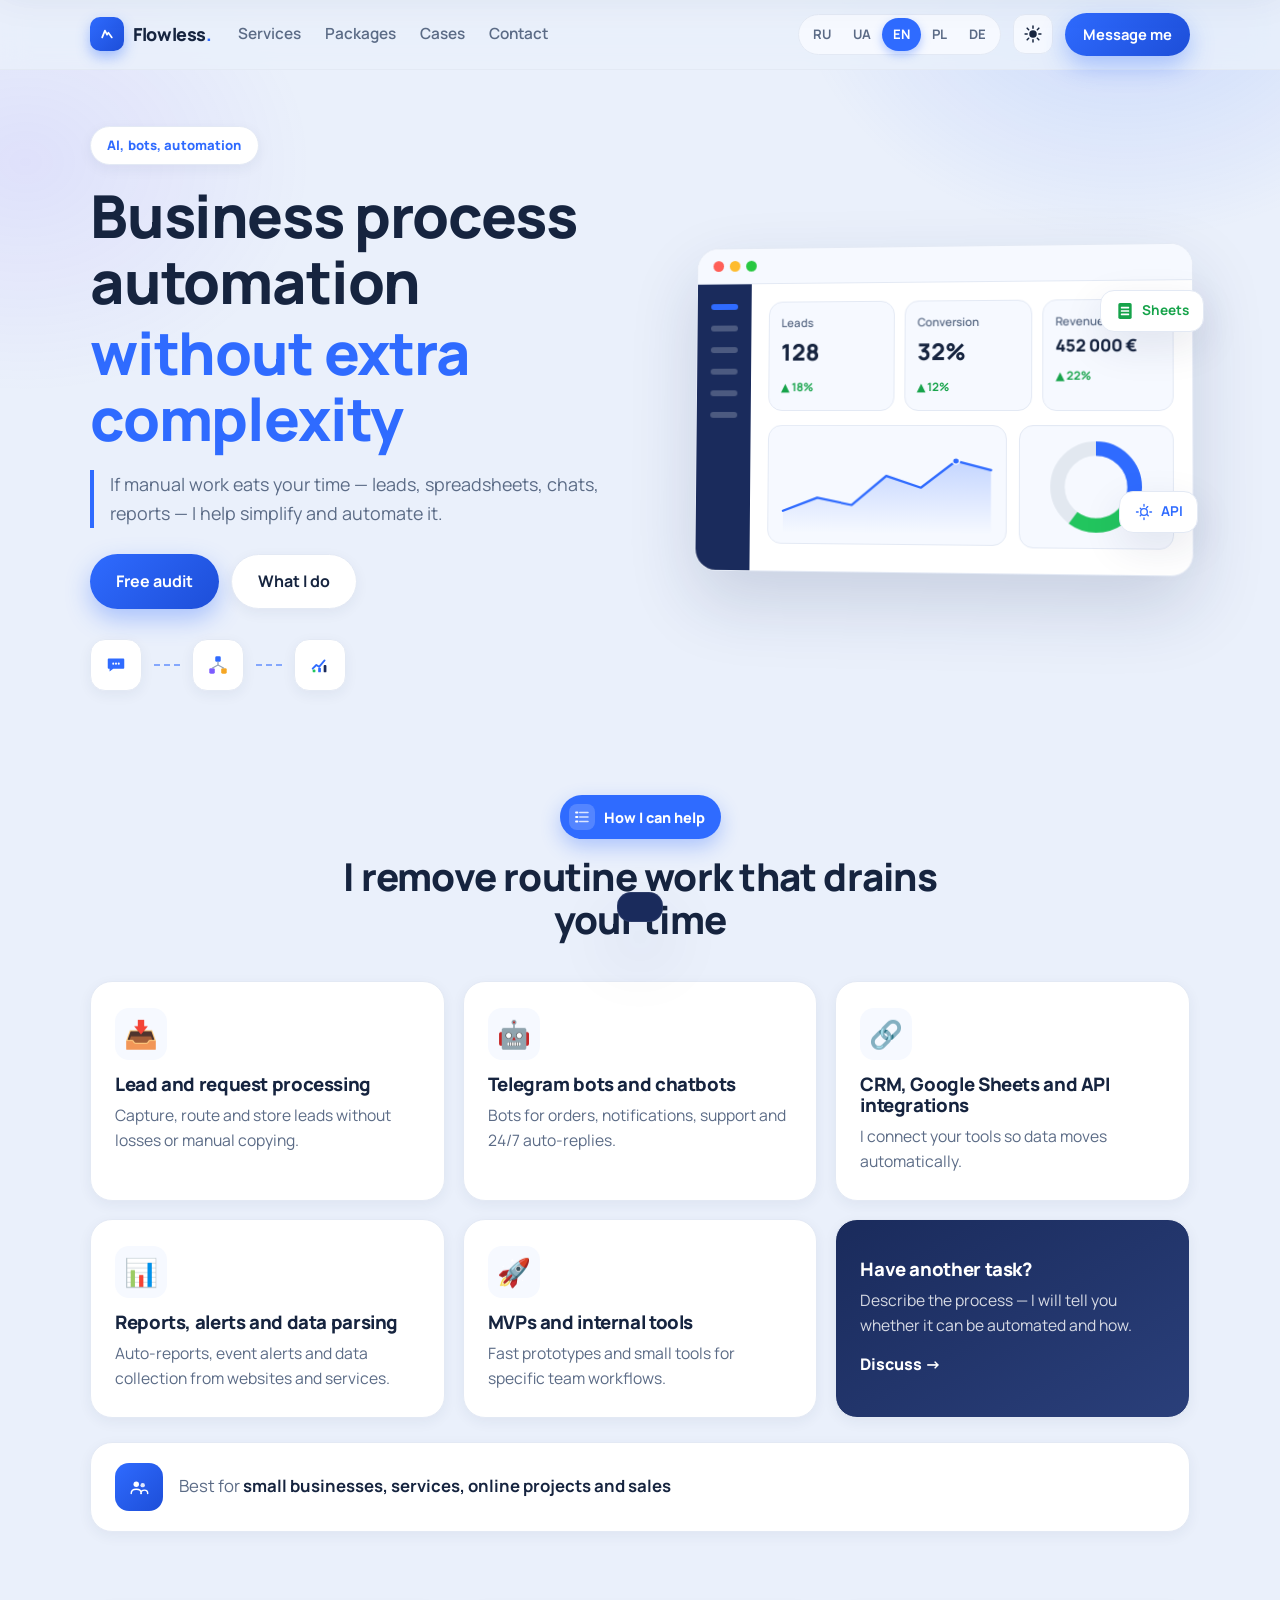
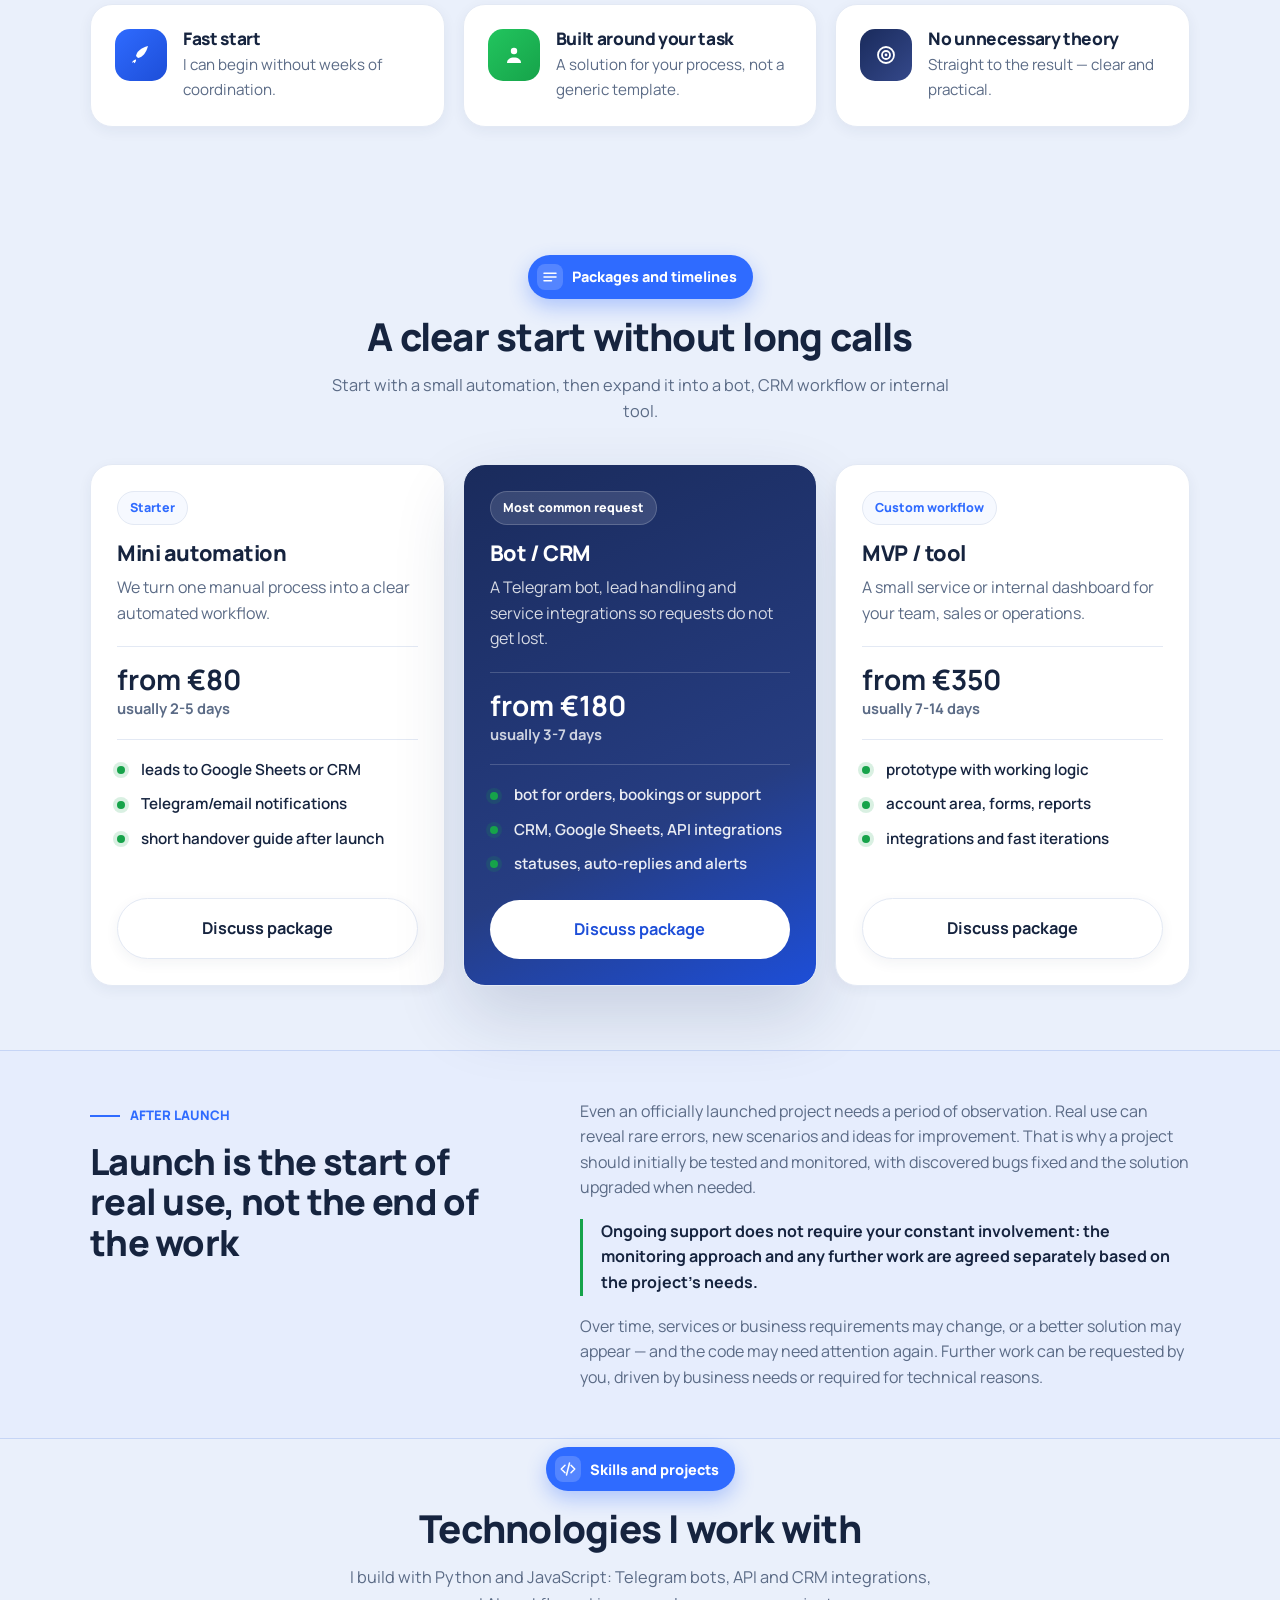
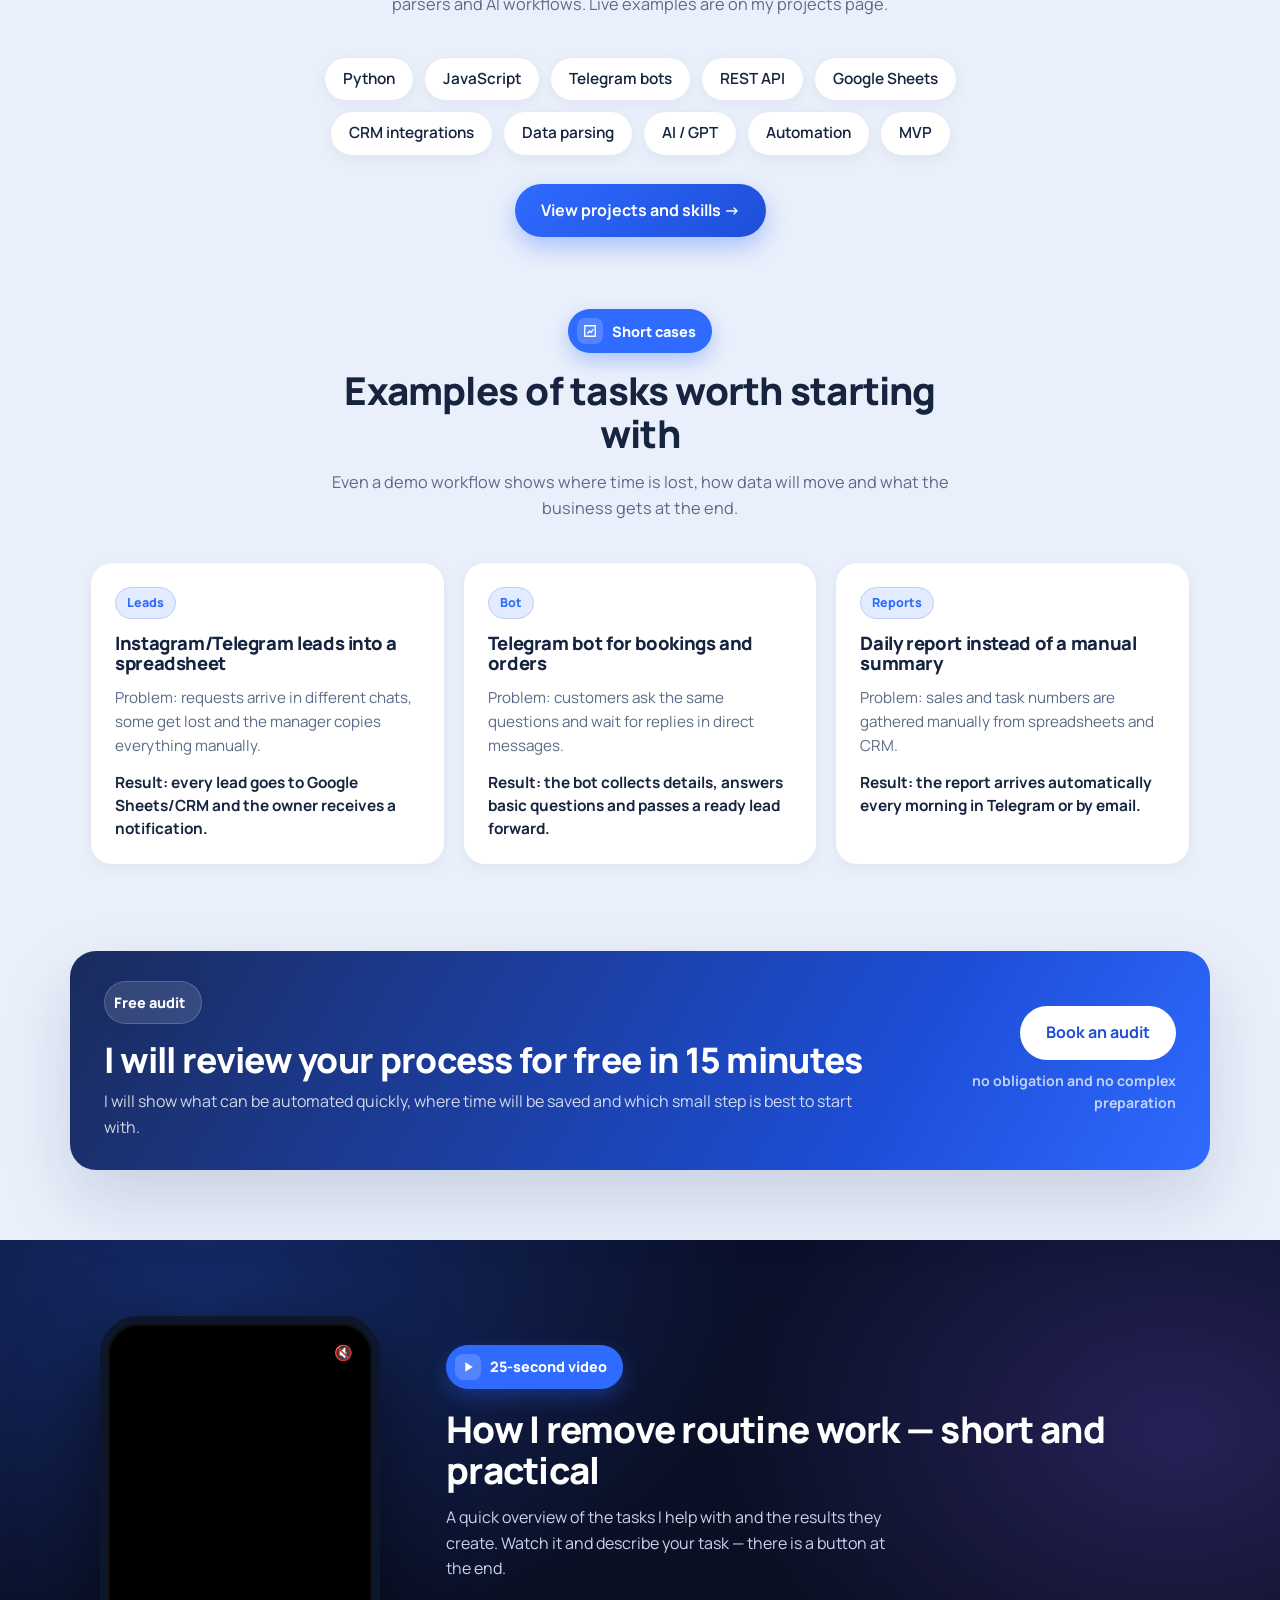
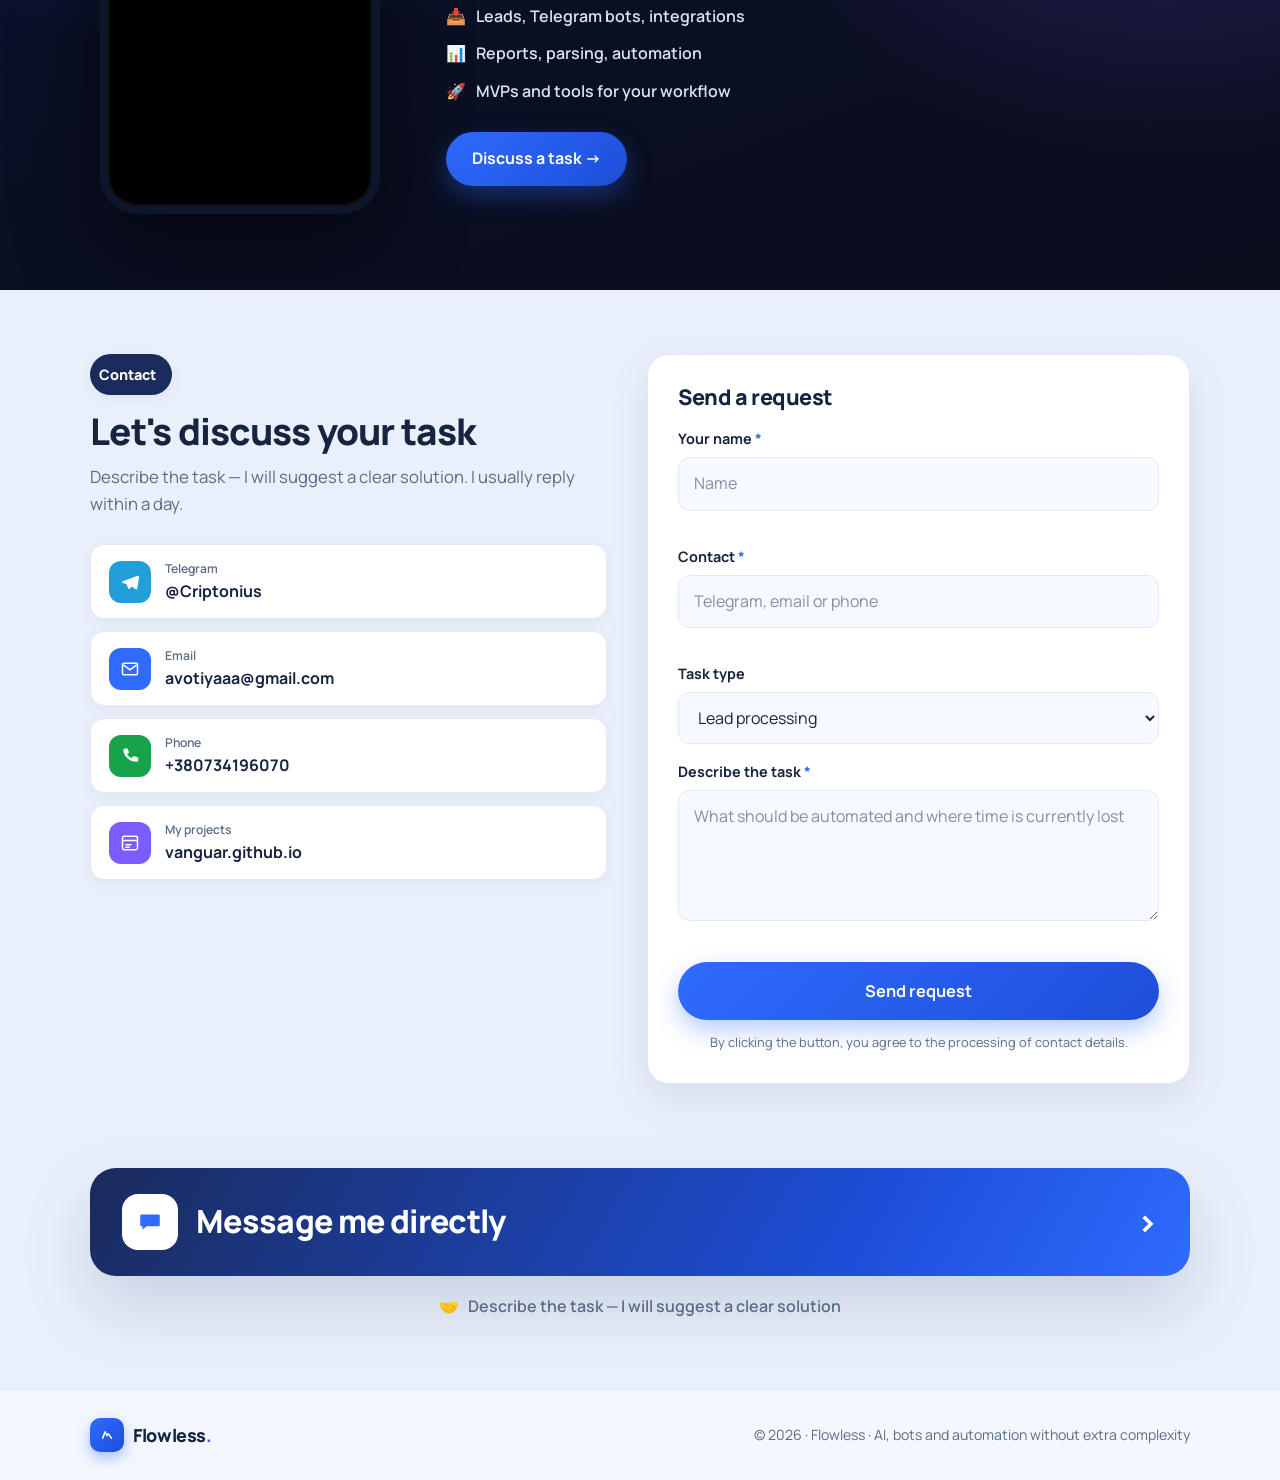
==== commit f971e4e4: "Скорректирован текст о сопровождении проекта" ====
--- a/index.html
+++ b/index.html
@@ -314,7 +314,7 @@
           </div>
           <div class="aftercare-copy">
             <p data-i18n="aftercare.text">Даже официально запущенному проекту нужно время под наблюдением. В реальной работе могут проявиться редкие ошибки, новые сценарии и идеи для улучшения. Поэтому первое время проект стоит тестировать, отслеживать его работу, исправлять найденные баги и при необходимости модернизировать.</p>
-            <p class="aftercare-humor" data-i18n="aftercare.humor">Нет, это не делает нас почти родственниками: ходить друг к другу в гости и крестить общих детей не придётся. Просто цифровые продукты живут и меняются.</p>
+            <p class="aftercare-note" data-i18n="aftercare.note">Сопровождение не требует вашего постоянного участия: формат наблюдения и дальнейших работ согласовывается отдельно и зависит от задач проекта.</p>
             <p data-i18n="aftercare.closing">Со временем могут измениться сервисы, требования бизнеса или появиться более удачное решение — тогда снова понадобится заглянуть в код. Доработки возможны по вашему желанию, по потребности бизнеса или из-за технической необходимости.</p>
           </div>
         </div>
--- a/styles.css
+++ b/styles.css
@@ -355,7 +355,7 @@
 .aftercare-heading h2 { margin-top: 16px; font-size: clamp(1.65rem, 3.2vw, 2.25rem); font-weight: 800; }
 .aftercare-copy { display: flex; flex-direction: column; gap: 18px; color: var(--muted); }
 .aftercare-copy p { max-width: 62em; }
-.aftercare-humor {
+.aftercare-note {
   padding-left: 18px; border-left: 3px solid var(--green);
   color: var(--text); font-weight: 700;
 }
